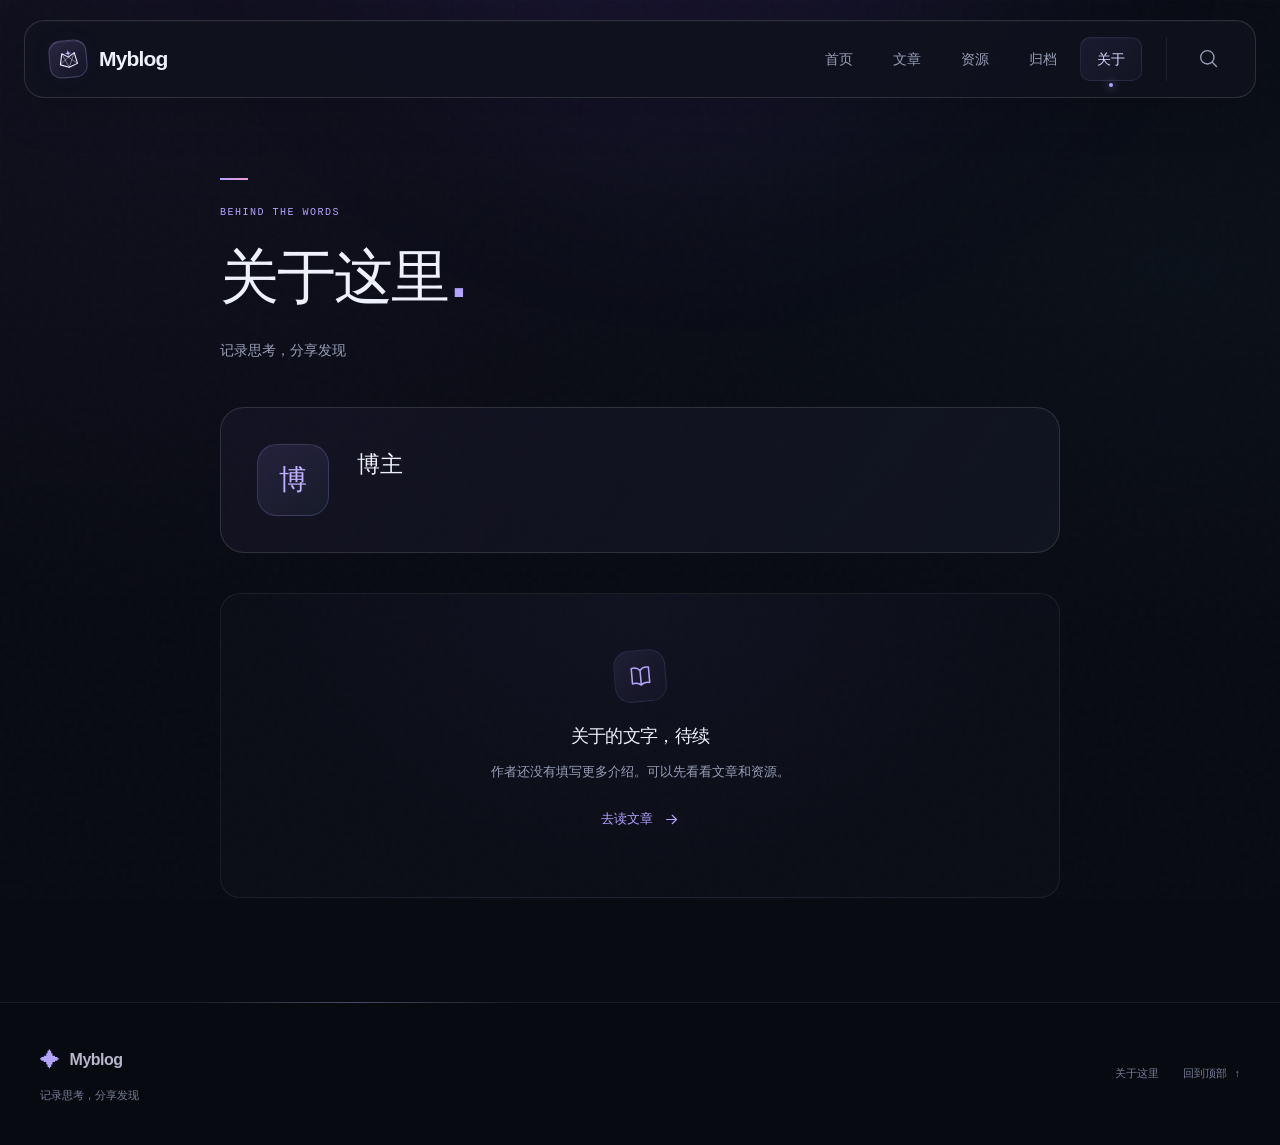
==== about/index.html @ 8621783c "Publish Myblog static website" ====
<!DOCTYPE html><html  lang="zh-CN"><head><meta charset="utf-8"><meta name="viewport" content="width=device-width, initial-scale=1"><title>关于 · Myblog</title><script type="importmap">{"imports":{"#entry":"/_nuxt/Ch22bg_2.js"}}</script><link rel="stylesheet" href="/_nuxt/entry.2iYtGgqb.css" crossorigin><link rel="preload" as="fetch" crossorigin="anonymous" href="/about/_payload.json?383586d9-5dfe-4ea2-9f90-bac0103b3c31"><link rel="modulepreload" as="script" crossorigin href="/_nuxt/Ch22bg_2.js"><link rel="modulepreload" as="script" crossorigin href="/_nuxt/BviMxqZT.js"><link rel="modulepreload" as="script" crossorigin href="/_nuxt/BA_3eGMr.js"><link rel="modulepreload" as="script" crossorigin href="/_nuxt/DVaomRaX.js"><link rel="modulepreload" as="script" crossorigin href="/_nuxt/DbgGZih4.js"><link rel="modulepreload" as="script" crossorigin href="/_nuxt/DhvZyEZv.js"><link rel="modulepreload" as="script" crossorigin href="/_nuxt/Bj9Cneb1.js"><link rel="modulepreload" as="script" crossorigin href="/_nuxt/CAPX4fuY.js"><script type="module" src="/_nuxt/Ch22bg_2.js" crossorigin></script><meta name="theme-color" content="#090b13"><link rel="icon" type="image/svg+xml" href="/favicon.svg"><meta name="description" content="关于这个博客和作者。"><meta property="og:title" content="关于 · Myblog"><meta property="og:description" content="关于这个博客和作者。"><meta property="og:type" content="website"><meta property="og:url" content="https://ljk00000.github.io/about"><meta property="og:site_name" content="Myblog"><meta property="og:locale" content="zh_CN"><meta name="twitter:card" content="summary"><meta name="robots" content="index, follow"><link rel="canonical" href="https://ljk00000.github.io/about"></head><body><div id="__nuxt"><!--[--><div class="nuxt-loading-indicator" style="position:fixed;top:0;right:0;left:0;pointer-events:none;width:auto;height:2px;opacity:0;background:linear-gradient(90deg, #a995ff, #f29cce, #83dceb);background-size:0% auto;transform:scaleX(0%);transform-origin:left;transition:transform 0.1s, height 0.4s, opacity 0.4s;z-index:999999;"></div><div></div><div class="site-shell"><div class="ambient-canvas" aria-hidden="true"><div class="ambient-glow"></div></div><a class="skip-link" href="#main-content">跳转到正文</a><header class="site-header"><div class="container header-inner"><a href="/" class="brand" aria-label="返回首页"><span class="brand-mark" aria-hidden="true"><svg class="brand-symbol" viewBox="0 0 32 32" fill="none"><path d="m5 22 3-14 8 5 8-5 3 14-11 4Z" stroke="currentColor" stroke-width="1.4" stroke-linejoin="round"></path><path d="m8 8 8 18 8-18M5 22l11-9 11 9" stroke="currentColor" stroke-width="1.2" opacity=".45"></path><path d="m16 4 1 3 3 1-3 1-1 3-1-3-3-1 3-1Z" fill="#c8b5ff"></path></svg></span><span class="brand-name">Myblog</span></a><div class="header-actions"><nav class="desktop-nav" aria-label="主导航"><!--[--><a href="/" class="">首页</a><a href="/articles" class="">文章</a><a href="/resources" class="">资源</a><a href="/archives" class="">归档</a><a aria-current="page" href="/about" class="router-link-active router-link-exact-active current">关于</a><!--]--></nav><div class="header-search"><a href="/search" class="icon-button" aria-label="搜索文章和资源"><svg class="icon" viewbox="0 0 24 24" fill="none" stroke="currentColor" stroke-width="1.6" stroke-linecap="round" stroke-linejoin="round" aria-hidden="true"><path d="m21 21-5-5M18 10a8 8 0 1 1-16 0 8 8 0 0 1 16 0Z"></path></svg></a></div><button class="icon-button mobile-toggle" type="button" aria-expanded="false" aria-controls="mobile-nav" aria-label="展开导航"><svg class="icon" viewbox="0 0 24 24" fill="none" stroke="currentColor" stroke-width="1.6" stroke-linecap="round" stroke-linejoin="round" aria-hidden="true"><path d="M4 6h16M4 12h16M4 18h16"></path></svg></button></div></div><!----></header><!----><main id="main-content" class="container main-content" tabindex="-1"><!--[--><div class="narrow-page about-page"><header class="page-heading"><p class="eyebrow">BEHIND THE WORDS</p><h1>关于这里<span class="title-dot">.</span></h1><p>记录思考，分享发现</p></header><div class="author-card reveal"><span class="avatar author-monogram" aria-hidden="true">博</span><div><p class="author-name">博主</p><!----><!----></div></div><div class="content-state state-empty" role="status" aria-busy="false"><span class="state-icon" aria-hidden="true"><svg class="icon" viewbox="0 0 24 24" fill="none" stroke="currentColor" stroke-width="1.6" stroke-linecap="round" stroke-linejoin="round" aria-hidden="true"><path d="M12 6v15M3 3c4-1 7 0 9 3 2-3 5-4 9-3v16c-4-1-7 0-9 2-2-2-5-3-9-2Z"></path></svg></span><h3>关于的文字，待续</h3><p>作者还没有填写更多介绍。可以先看看文章和资源。</p><!----><!--[--><a href="/articles" class="text-link">去读文章 <svg class="icon" viewbox="0 0 24 24" fill="none" stroke="currentColor" stroke-width="1.6" stroke-linecap="round" stroke-linejoin="round" aria-hidden="true"><path d="M5 12h14m-6-6 6 6-6 6"></path></svg></a><!--]--></div></div><!--]--></main><footer class="site-footer"><div class="container footer-inner"><div><a href="/" class="footer-title"><span class="footer-star" aria-hidden="true">✦</span>Myblog</a><p>记录思考，分享发现</p></div><nav aria-label="页脚导航" class="footer-links"><!----><!----><a aria-current="page" href="/about" class="router-link-active router-link-exact-active">关于这里</a><a href="#main-content">回到顶部 <span aria-hidden="true">↑</span></a></nav></div></footer></div><!--]--></div><div id="teleports"></div><script>window.__NUXT__={};window.__NUXT__.config={public:{pagesExport:true},app:{baseURL:"/",buildId:"383586d9-5dfe-4ea2-9f90-bac0103b3c31",buildAssetsDir:"/_nuxt/",cdnURL:""}}</script><script type="application/json" data-nuxt-data="nuxt-app" data-ssr="true" id="__NUXT_DATA__" data-src="/about/_payload.json?383586d9-5dfe-4ea2-9f90-bac0103b3c31">[{"state":1,"once":3,"_errors":4,"serverRendered":6,"path":7,"prerenderedAt":8},["Reactive",2],{},["Set"],["ShallowReactive",5],{"blog-site":-1},true,"\u002Fabout",1794754245460]</script></body></html>
---- _nuxt/entry.2iYtGgqb.css ----
@layer reset{*,:after,:before{box-sizing:border-box}body,h1,h2,h3,p{margin:0}button,input{font:inherit}a,button{-webkit-tap-highlight-color:transparent}img,svg{max-width:100%;display:block}a{color:inherit;text-decoration:none}button{cursor:pointer}}@layer base{:root{--bg:#090b13;--surface:#111421;--surface-raised:#171a2b;--ink:#eef0fa;--muted:#999fb8;--accent:#b4a2ff;--accent-hover:#d4c8ff;--cyan:#83dceb;--rose:#f29cce;--tint:#a995ff12;--border:#ffffff12;--border-strong:#ffffff21;--danger:#ffa9b3;--radius:20px;--ease:cubic-bezier(.2,.8,.2,1);--spring:cubic-bezier(.16,1,.3,1);--mono:"SFMono-Regular", Consolas, "Liberation Mono", monospace;--lightningcss-light: ;--lightningcss-dark:initial;color-scheme:dark;color:var(--ink);background:var(--bg);font-synthesis:none;font-family:-apple-system,BlinkMacSystemFont,Segoe UI,PingFang SC,Microsoft YaHei,sans-serif}html{scroll-behavior:smooth;scroll-padding-top:128px}body{overflow-wrap:anywhere;font-size:16px;line-height:1.75}::selection{color:#fff;background:#a995ff50}:focus-visible{outline:2px solid var(--cyan);outline-offset:5px;border-radius:4px}#main-content:focus{outline:none}a,button{transition:color .16s var(--ease),background-color .16s var(--ease),border-color .16s var(--ease),transform .24s var(--spring),box-shadow .24s var(--ease)}a:hover{color:var(--accent-hover)}.disabled,button:disabled{opacity:.46;cursor:default}h1,h2,h3{letter-spacing:-.035em;text-wrap:pretty;font-weight:650;line-height:1.4}h1{font-size:clamp(36px,4.6vw,60px)}h2{font-size:clamp(24px,2.5vw,32px)}h3{font-size:21px}input{border:1px solid var(--border-strong);background:var(--surface);min-width:0;color:var(--ink);border-radius:12px}input::placeholder{color:#7d849e}input[type=search]{appearance:none}.sr-only{clip:rect(0,0,0,0);white-space:nowrap;border:0;width:1px;height:1px;margin:-1px;padding:0;position:absolute;overflow:hidden}.muted{color:var(--muted)}}@layer components{.container{width:min(1200px,100% - 80px);min-width:0;margin-inline:auto}.site-shell{isolation:isolate;flex-direction:column;min-height:100dvh;display:flex}.ambient-canvas{pointer-events:none;z-index:-1;contain:strict;background-image:radial-gradient(at 12% 0,#6241ab16,#0000 48%),radial-gradient(at 92% 30%,#1b577710,#0000 42%);position:fixed;inset:0}.ambient-canvas:before{content:"";opacity:.12;background-image:url(data:image/svg+xml;charset=utf-8,%3Csvg%20xmlns%3D%22http%3A%2F%2Fwww.w3.org%2F2000%2Fsvg%22%20viewBox%3D%220%200%20180%20180%22%3E%3Cfilter%20id%3D%22a%22%3E%3CfeTurbulence%20baseFrequency%3D%22.85%22%20numOctaves%3D%223%22%20stitchTiles%3D%22stitch%22%20type%3D%22fractalNoise%22%2F%3E%3C%2Ffilter%3E%3Crect%20width%3D%22100%25%22%20height%3D%22100%25%22%20filter%3D%22url\(%23a\)%22%20opacity%3D%22.16%22%2F%3E%3C%2Fsvg%3E);position:absolute;inset:0}.ambient-canvas:after{content:"";background-image:linear-gradient(#b8a7ff04 1px,#0000 0),linear-gradient(90deg,#b8a7ff04 1px,#0000 0);background-size:64px 64px;position:absolute;inset:0;-webkit-mask-image:linear-gradient(#000,#0000 80%);mask-image:linear-gradient(#000,#0000 80%)}.ambient-glow{filter:blur(100px);background:#8052ed18;border-radius:50%;width:60vw;height:60vw;max-height:900px;position:absolute;top:-48vw;left:25%}.main-content{flex:1;padding-bottom:104px}.skip-link{z-index:100;background:var(--ink);color:var(--bg);border-radius:12px;padding:12px 20px;position:fixed;top:-100px;left:24px}.skip-link:focus{color:var(--bg);top:20px}.site-header{z-index:30;border:1px solid var(--border-strong);-webkit-backdrop-filter:blur(24px);backdrop-filter:blur(24px);background:#10121ed9;border-radius:20px;width:min(1264px,100% - 48px);margin:20px auto 0;position:sticky;top:16px;box-shadow:0 12px 48px #00000024,inset 0 1px #ffffff06}.header-inner{justify-content:space-between;align-items:center;gap:24px;width:calc(100% - 48px);min-height:76px;display:flex}.brand{letter-spacing:-.04em;align-items:center;gap:12px;min-width:0;font-size:21px;font-weight:720;line-height:1.4;display:inline-flex}.brand-name{min-width:0;max-width:260px}.brand-mark{color:#f1eaff;background:linear-gradient(145deg,#a589eb2e,#8182f00b);border:1px solid #c0abff45;border-radius:12px;flex:0 0 38px;place-items:center;width:38px;height:38px;display:grid;transform:rotate(-5deg);box-shadow:inset 0 1px #ffffff16,0 0 24px #9b71ff0b}.brand-symbol{width:25px;height:25px}.icon{flex:none;width:20px;height:20px}.desktop-nav,.header-actions{flex-shrink:0;align-items:center;gap:24px;display:flex}.desktop-nav{gap:6px}.desktop-nav a{color:var(--muted);border:1px solid #0000;border-radius:10px;padding:9px 16px;font-size:14px;position:relative}.desktop-nav a:hover{color:var(--ink);background:#ffffff05}.desktop-nav a.current{color:#ddd5ff;background:linear-gradient(135deg,#9c83f219,#9c83f208);border-color:#b4a2ff1c;box-shadow:inset 0 1px #ffffff06}.desktop-nav a.current:after{content:"";background:var(--accent);width:4px;height:4px;box-shadow:0 0 10px var(--accent);border-radius:50%;position:absolute;bottom:-7px;left:calc(50% - 2px)}.header-search{border-left:1px solid var(--border);padding-left:20px;display:flex}.icon-button{width:44px;height:44px;color:var(--muted);background:0 0;border:1px solid #0000;border-radius:12px;flex-shrink:0;justify-content:center;align-items:center;display:inline-flex}.icon-button.current,.icon-button:hover{background:var(--tint);color:var(--accent);border-color:#b4a2ff20}.button:active,.icon-button:active{transform:translateY(1px)scale(.98)}.mobile-nav,.mobile-toggle{display:none}.button{isolation:isolate;color:#181328;text-align:center;background:linear-gradient(115deg,#b79bf6,#aaa3ff 58%,#9eb7f0);border:1px solid #c6b4ff66;border-radius:12px;justify-content:center;align-items:center;gap:16px;max-width:100%;min-height:50px;padding:14px 24px;font-size:14px;font-weight:650;line-height:1.5;display:inline-flex;position:relative;box-shadow:inset 0 1px #ffffff4d,0 4px 24px #9d7aff17}.button:before{content:"";pointer-events:none;border-radius:inherit;transition:background-position .62s var(--ease);background:linear-gradient(105deg,#0000 25%,#ffffff36 50%,#0000 75%) 140% 0/250% 100%;position:absolute;inset:0}.button:hover:not(:disabled){color:#100c20;border-color:#d9ccff;transform:translateY(-2px);box-shadow:0 8px 36px #9d7aff30}.button:hover:before{background-position:-40% 0}.button .icon,.text-link .icon{transition:transform .24s var(--spring)}.button:hover .icon,.text-link:hover .icon{transform:translate(3px)}.button-secondary{color:#d3cbe9;border-color:var(--border-strong);background:#ffffff03;box-shadow:inset 0 1px #ffffff03}.button-secondary:hover:not(:disabled){color:var(--ink);background:#a995ff0b;border-color:#b4a2ff66;box-shadow:0 8px 24px #00000018}.text-link{color:var(--accent);align-items:center;gap:10px;padding-block:10px;font-size:13px;font-weight:550;display:inline-flex}.text-link:hover{color:var(--accent-hover)}.text-link .icon{width:17px;height:17px}.text-button{color:var(--accent);text-underline-offset:4px;background:0 0;border:0;padding:8px;text-decoration:underline}.eyebrow{font-family:var(--mono);letter-spacing:.15em;color:var(--muted);font-size:10px;font-weight:500;line-height:1.8}.home-intro{grid-template-columns:minmax(0,1.1fr) minmax(0,1fr);align-items:center;gap:8px;min-height:620px;padding:68px 0 100px;display:grid;position:relative}.hero-copy{z-index:1;padding-block:24px;position:relative}.hero-kicker{color:#b4b5ce;letter-spacing:.1em;flex-wrap:wrap;align-items:center;gap:10px;margin-bottom:28px;font-size:11px;display:flex}.hero-kicker>span:first-child{background:var(--cyan);border-radius:50%;width:6px;height:6px;box-shadow:0 0 12px #83dceb70}.kicker-divider{color:#62647d;margin-inline:3px}.home-intro h1{letter-spacing:-.06em;color:#e5dfff;background:linear-gradient(115deg,#f1edff 10%,#c1acff 55%,#e8b3d5 95%);-webkit-text-fill-color:transparent;-webkit-background-clip:text;background-clip:text;max-width:8em;padding-bottom:.1em;font-size:clamp(44px,5.1vw,74px);font-weight:720;line-height:1.23}.hero-title-line{display:block}.intro-description{max-width:410px;color:var(--muted);margin-top:24px;font-size:15px;line-height:1.95}.intro-actions{flex-wrap:wrap;gap:14px;margin-top:32px}.hero-footnote,.intro-actions{align-items:center;display:flex}.hero-footnote{color:#737b97;letter-spacing:.1em;gap:12px;margin-top:36px;font-size:11px}.tiny-star{color:var(--accent);font-size:17px}.hero-scroll{color:#8d92ab;letter-spacing:.16em;align-items:center;gap:20px;font-size:10px;display:inline-flex;position:absolute;bottom:32px;left:0}.hero-scroll>span:last-child{color:var(--accent);font-size:18px}.aurora-scene{aspect-ratio:1.12;pointer-events:none;min-width:0;transform:translate3d(var(--scene-x,0),var(--scene-y,0),0);transition:transform .7s var(--spring);position:relative}.scene-halo{aspect-ratio:1;filter:blur(65px);opacity:.5;border-radius:50%;width:60%;position:absolute}.scene-halo-violet{background:#7751c53d;top:13%;left:8%}.scene-halo-blue{background:#395c8a24;width:48%;top:27%;right:8%}.book-universe{width:100%;height:100%;position:relative}.book-float{transform-origin:280px 270px}.scene-caption,.scene-coordinate{font-family:var(--mono);color:#7f799b;letter-spacing:.2em;font-size:8px;position:absolute}.scene-caption{white-space:nowrap;bottom:3%;left:50%;transform:translate(-50%)}.scene-coordinate{writing-mode:vertical-rl;opacity:.6;font-size:7px;top:8%;right:2%}.home-section{scroll-margin-top:128px}.home-section+.home-section{margin-top:72px}.section-heading{justify-content:space-between;align-items:end;gap:24px;margin-bottom:28px;display:flex}.section-heading .eyebrow{margin-bottom:10px}.section-index{color:var(--accent);margin-right:12px}.section-heading>.text-link{flex-shrink:0;padding-bottom:4px}.title-dot{color:var(--accent);margin-left:3px}.home-empty{border:1px solid var(--border);background:linear-gradient(110deg,#1a183050,#11142170 60%,#17152655);border-radius:24px;align-items:center;gap:48px;padding:44px 48px;display:flex;position:relative}.home-empty-copy{min-width:0;position:relative}.home-empty-copy>.eyebrow{color:#86849e;margin-bottom:12px;font-size:9px}.home-empty-copy h3{font-size:23px;font-weight:550}.home-empty-copy>p:not(.eyebrow){color:var(--muted);margin-top:12px;font-size:13px}.home-empty-copy .text-link{margin-top:12px}.empty-manuscript{background:linear-gradient(150deg,#a995ff12,#a995ff00);border:1px solid #a995ff33;border-radius:10px;flex:0 0 124px;width:124px;height:140px;padding:30px 20px;position:relative;transform:rotate(-8deg);box-shadow:8px 8px 0 -1px #111421,8px 8px #a995ff18}.empty-manuscript span{background:#b4a2ff30;height:1px;margin-bottom:13px;display:block}.empty-manuscript span:nth-child(2){width:80%}.empty-manuscript span:nth-child(3){width:56%}.empty-manuscript i{color:#c5b3ff;font-size:26px;font-style:normal;position:absolute;bottom:10px;right:14px}.empty-side-note{font-family:var(--mono);color:#65617e;letter-spacing:.2em;writing-mode:vertical-rl;margin-left:auto;font-size:8px}.resource-empty{border-top:1px solid var(--border);border-bottom:1px solid var(--border);align-items:center;gap:28px;padding:32px 0;display:flex}.resource-empty-symbol{color:var(--cyan);flex:0 0 64px;width:64px;font-size:42px;font-weight:200;line-height:1}.resource-empty>div{flex:1;min-width:0}.resource-empty h3{font-size:19px;font-weight:550}.resource-empty p{color:var(--muted);margin-top:8px;font-size:13px}.resource-empty .button{flex-shrink:0}.archive-invitation{grid-template-columns:minmax(0,1fr) auto;align-items:center;gap:12px 32px;margin-top:88px;padding:40px 0 8px;display:grid}.archive-invitation>.eyebrow{color:#706b86;grid-column:1/-1;font-size:9px}.archive-invitation>span:nth-child(2){letter-spacing:-.04em;font-size:clamp(22px,3vw,36px);font-weight:500}.archive-invitation>span:nth-child(2)>span{color:var(--accent);transition:transform .24s var(--spring);margin-left:16px;display:inline-block}.archive-invitation:hover>span:nth-child(2)>span{transform:translate(4px,-4px)}.invitation-caption{color:var(--muted);font-size:12px}.article-list{gap:16px;display:grid}.article-card{border:1px solid var(--border);border-radius:var(--radius);min-width:0;transition:transform .32s var(--spring),border-color .24s var(--ease),box-shadow .32s var(--ease);background:linear-gradient(135deg,#17192799,#111421b3);align-items:center;gap:32px;padding:32px;display:flex;position:relative}.spotlight:before{content:"";border-radius:inherit;pointer-events:none;background:radial-gradient(420px circle at var(--pointer-x,50%) var(--pointer-y,0),#b4a2ff0d,transparent 70%);opacity:0;transition:opacity .24s var(--ease);position:absolute;inset:0}.spotlight:hover:before{opacity:1}.article-card:hover,.resource-card:hover{background:linear-gradient(135deg,#191b2c,#111421) padding-box padding-box,linear-gradient(120deg,#b4a2ff80,#83dceb45,#f29cce50) border-box;border-color:#0000;transform:translateY(-4px);box-shadow:0 12px 40px #00000026}.card-body{flex:1;min-width:0;position:relative}.card-meta{color:var(--muted);flex-wrap:wrap;align-items:center;gap:12px;margin-bottom:14px;font-size:11px;display:flex}.category-label{color:var(--accent);font-size:11px;font-weight:550}.badge{letter-spacing:.05em;color:#c7b9fa;background:#aa8af013;border:1px solid #aa8af020;border-radius:5px;padding:1px 7px;font-size:9px;font-weight:500}.card-summary{color:var(--muted);margin-top:14px;font-size:13px;line-height:1.9}.card-bottom{justify-content:space-between;align-items:center;gap:16px;margin-top:24px;display:flex}.tag-list{color:#888fa9;flex-wrap:wrap;gap:6px 14px;min-width:0;font-size:11px;display:flex}.tag-list a{padding-block:3px}.reading-time{color:var(--muted);flex-shrink:0;font-size:11px}.card-cover{border-radius:12px;flex:0 0 208px;width:208px;position:relative}.card-cover img{-o-object-fit:cover;object-fit:cover;border-radius:inherit;background:var(--surface-raised);width:100%;height:152px}.card-arrow{color:#77718f;border:1px solid var(--border);border-radius:50%;flex-shrink:0;place-items:center;width:36px;height:36px;margin-left:auto;display:grid}.card-arrow .icon{width:15px}.article-card:hover .card-arrow{color:var(--accent);border-color:#b4a2ff50;transform:rotate(-35deg)}.home-articles{grid-template-columns:repeat(2,minmax(0,1fr))}.home-articles .article-card{flex-direction:column-reverse;align-items:stretch;gap:24px}.home-articles .card-cover{flex-basis:auto;width:100%}.home-articles .card-cover img{height:216px}.home-articles .card-body{flex-direction:column;display:flex}.home-articles .card-bottom{margin-top:auto;padding-top:24px}.home-articles .card-arrow{position:absolute;top:28px;right:28px}.home-articles .article-card:has(.card-cover) .card-arrow{display:none}.home-articles .article-card:not(:has(.card-cover)){min-height:270px;padding-top:40px}.home-articles .article-card:not(:has(.card-cover)) .card-meta{padding-right:40px}.resource-grid{grid-template-columns:repeat(3,minmax(0,1fr));align-items:stretch;gap:20px;display:grid}.resource-card{border:1px solid var(--border);border-radius:var(--radius);min-width:0;transition:transform .32s var(--spring),border-color .24s var(--ease),box-shadow .32s var(--ease);background:linear-gradient(145deg,#191a2a99,#111421cc)}.resource-card,.resource-card-inner{flex-direction:column;display:flex;position:relative}.resource-card-inner{flex:1;padding:28px}.resource-cover{-o-object-fit:cover;object-fit:cover;background:var(--surface-raised);border-radius:19px 19px 0 0;width:100%;height:180px}.resource-top{flex-wrap:wrap;align-items:center;gap:10px;margin-bottom:28px;display:flex}.resource-top .eyebrow{letter-spacing:.08em;font-size:10px}.resource-icon{color:#b0c7f4;background:linear-gradient(135deg,#8cc9df17,#b4a2ff0b);border:1px solid #9bb5e322;border-radius:12px;place-items:center;width:40px;height:40px;display:grid}.resource-card h3{font-size:19px}.resource-card .card-summary{margin-bottom:24px}.resource-bottom{border-top:1px solid var(--border);flex-wrap:wrap;justify-content:space-between;align-items:center;gap:16px;margin-top:auto;padding-top:24px;display:flex}.resource-bottom .text-link{margin-left:auto;padding-block:0;font-size:12px}.page-heading{padding:80px 0 44px;position:relative}.page-heading:before{content:"";background:linear-gradient(90deg,var(--accent),var(--rose));width:28px;height:2px;margin-bottom:24px;display:block}.page-heading .eyebrow{color:var(--accent);margin-bottom:14px}.page-heading>p:last-child:not(.eyebrow){color:var(--muted);max-width:600px;margin-top:20px;font-size:14px}.filter-panel{border:1px solid var(--border);border-radius:var(--radius);background:#141624a6;padding:24px 28px}.filter-top{justify-content:space-between;align-items:center;gap:24px;display:flex}.filter-top>.eyebrow{color:#b1abc6;letter-spacing:.12em}.inline-search{border:1px solid var(--border-strong);background:#090b1340;border-radius:10px;align-items:center;width:min(320px,100%);display:flex}.inline-search:focus-within,.search-form:focus-within{border-color:#b4a2ff80;box-shadow:0 0 0 3px #a995ff0a}.inline-search input{background:0 0;border:0;width:100%;padding:10px 14px;font-size:12px}.inline-search .icon-button{width:40px;height:40px}.filter-row{align-items:baseline;gap:16px;margin-top:20px;display:flex}.filter-label{color:#7c829c;flex:0 0 32px;font-size:11px}.chips{flex-wrap:wrap;gap:6px;min-width:0;display:flex}.chip{color:var(--muted);border:1px solid #0000;border-radius:8px;padding:7px 15px;font-size:12px;line-height:1.7;display:inline-flex}.chip:hover{color:var(--ink);background:#ffffff05}.chip.selected{color:#cebdff;background:linear-gradient(125deg,#a995ff1a,#a995ff09);border-color:#a995ff33}.clear-filter{color:var(--accent);margin-top:16px;padding:5px 0;font-size:12px;display:inline-block}.results-section{margin-top:32px;scroll-margin-top:128px}.results-heading{color:#858ba5;justify-content:space-between;gap:24px;margin-bottom:20px;font-size:11px;display:flex}.content-state{border:1px solid var(--border);border-radius:var(--radius);text-align:center;background:radial-gradient(at 50% 0,#9c7df00b,#0000 65%),#11142160;padding:56px 32px;position:relative}.state-icon{color:var(--accent);background:linear-gradient(135deg,#a995ff19,#a995ff06);border:1px solid #a995ff20;border-radius:16px;place-items:center;width:52px;height:52px;margin:0 auto 22px;display:grid;transform:rotate(-5deg)}.state-icon .icon{width:23px;height:23px}.content-state h3{font-size:18px;font-weight:550}.content-state p{color:var(--muted);max-width:480px;margin:12px auto 20px;font-size:13px}.content-state>.text-link{padding-top:0}.state-error .state-icon{color:var(--danger);background:#ffa9b30c;border-color:#ffa9b325}.state-loading .state-icon{position:relative}.state-loading .state-icon:after{content:"";border:1px solid #0000;border-top-color:#b4a2ff80;border-radius:20px;position:absolute;inset:-5px}.site-notice{color:#dfc59c;background:#c59a570b;border:1px solid #c59a5726;border-radius:12px;gap:12px;margin-top:24px;padding:10px 20px}.pagination,.site-notice{justify-content:space-between;align-items:center;font-size:12px;display:flex}.pagination{gap:16px;margin-top:40px}.page-numbers{flex-wrap:wrap;justify-content:center;align-items:center;gap:6px;display:flex}.page-numbers a{border:1px solid #0000;border-radius:10px;place-items:center;min-width:40px;min-height:40px;display:grid}.page-numbers a:hover{background:var(--tint)}.page-numbers .selected{color:var(--accent);background:var(--tint);border-color:#a995ff33}.page-step{border:1px solid var(--border);border-radius:10px;flex-shrink:0;padding:10px 14px}.page-step:not(.disabled):hover{border-color:#a995ff50}.narrow-page{max-width:840px;margin-inline:auto}.archive-timeline{margin-top:8px}.archive-year{grid-template-columns:128px minmax(0,1fr);gap:32px;padding-block:28px;display:grid}.archive-year h2{font-family:var(--mono);color:#c8b9f5;padding-top:8px;font-size:32px;font-weight:400}.archive-year h2>span{color:var(--muted);margin-left:8px;font-family:inherit;font-size:11px;font-weight:400}.archive-year ul{border-left:1px solid #a995ff26;margin:0;padding:0 0 0 28px;list-style:none;position:relative}.archive-year ul:before{content:"";background:var(--accent);border-radius:50%;width:7px;height:7px;position:absolute;top:27px;left:-4px;box-shadow:0 0 16px #b4a2ff33}.archive-year li+li{border-top:1px solid var(--border)}.archive-year li a{justify-content:space-between;align-items:center;gap:16px;min-height:68px;padding-block:16px;font-size:15px;display:flex}.archive-count{color:var(--muted);align-items:center;gap:20px;font-size:11px;display:flex}.archive-count .icon{width:16px}.author-card{border:1px solid var(--border-strong);background:linear-gradient(120deg,#211d365e,#111421);border-radius:24px;align-items:start;gap:28px;margin-bottom:40px;padding:36px;display:flex}.author-card>div{min-width:0}.avatar{-o-object-fit:cover;object-fit:cover;border:1px solid #b4a2ff33;border-radius:20px;flex:0 0 72px;width:72px;height:72px}.author-monogram{color:#c1b0ff;background:linear-gradient(145deg,#a995ff1f,#83dceb0b);place-items:center;font-size:28px;font-weight:300;display:grid}.author-name{margin-bottom:10px;font-size:23px;font-weight:600}.author-card .muted{font-size:14px}.author-links{flex-wrap:wrap;gap:24px;margin-top:16px;display:flex}.about-page>.content-body{padding:8px 8px 0}.search-form{border:1px solid var(--border-strong);transition:border-color .18s var(--ease),box-shadow .18s var(--ease);background:linear-gradient(120deg,#1a1828,#111421);border-radius:18px;align-items:center;gap:20px;margin-bottom:32px;padding:12px;display:flex}.search-form>.icon{color:var(--accent);width:24px;height:24px;margin-left:12px}.search-form input{background:0 0;border:0;flex:1;width:100%;min-width:0;padding:14px 4px}.search-form .button{flex-shrink:0}.search-summary{color:var(--muted);margin:32px 0;font-size:14px}.search-results section+section{margin-top:64px}.count-label{vertical-align:middle;min-width:28px;min-height:24px;font-family:var(--mono);color:var(--accent);background:var(--tint);border:1px solid #a995ff20;border-radius:6px;justify-content:center;align-items:center;margin-left:12px;font-size:11px;font-weight:400;display:inline-flex}.breadcrumbs{color:var(--muted);flex-wrap:wrap;gap:12px;margin-top:40px;font-size:11px;display:flex}.breadcrumbs>span{color:#575c75}.detail-page{padding-top:4px}.detail-heading{max-width:900px;margin:48px 0}.detail-heading h1{margin-block:20px 24px;font-size:clamp(32px,4vw,52px);line-height:1.45}.detail-summary{color:#a8aec5;max-width:740px;font-size:17px;line-height:1.95}.detail-meta{color:#9298b0;flex-wrap:wrap;gap:24px;margin-top:28px;font-size:11px;display:flex}.detail-heading .tag-list{margin-top:20px}.detail-heading .tag-list a{background:#a995ff09;border:1px solid #a995ff15;border-radius:6px;padding:3px 10px}.detail-cover{-o-object-fit:contain;object-fit:contain;background:var(--surface);border:1px solid var(--border);border-radius:var(--radius);width:100%;height:auto;max-height:560px;margin-bottom:48px}.reading-layout{border-top:1px solid var(--border-strong);grid-template-columns:minmax(0,740px);gap:64px;padding-top:24px;display:grid}.reading-layout.has-toc{grid-template-columns:minmax(0,1fr) 220px}.reading-column{grid-area:1/1;min-width:0;max-width:790px;padding-top:20px}.reading-column .content-body{max-width:740px}.toc{border-left:1px solid var(--border);grid-area:1/2;align-self:start;min-width:0;max-height:calc(100dvh - 152px);padding:20px 0 0 24px;position:sticky;top:128px;overflow-y:auto}.toc summary{cursor:pointer;color:#c0b3e6;margin-bottom:20px;padding-block:4px;font-size:12px;font-weight:550}.toc nav{display:grid}.toc nav a{color:#8990aa;border-left:1px solid #0000;padding-block:8px;font-size:11px;line-height:1.7}.toc nav a.active,.toc nav a:hover{color:var(--accent);background:#a995ff07;border-left-color:#a995ff66}.resource-destination{border-radius:var(--radius);background:linear-gradient(110deg,#a995ff12,#83dceb06);border:1px solid #a995ff26;justify-content:space-between;align-items:center;gap:32px;margin-bottom:40px;padding:28px 32px;display:flex}.resource-destination>div{min-width:0}.resource-destination .eyebrow{color:var(--accent)}.resource-destination .button{flex-shrink:0}.destination-url{font-family:var(--mono);color:#9da7c5;word-break:break-all;margin-top:10px;font-size:12px}.content-body{min-width:0}.prose{color:#ced1e2;overflow-wrap:anywhere;font-size:17px;line-height:2}.prose>:first-child{margin-top:0}.prose blockquote,.prose figure,.prose ol,.prose p,.prose pre,.prose table,.prose ul{margin-block:0 28px}.prose :is(h1,h2,h3,h4,h5,h6){color:var(--ink);letter-spacing:-.025em;margin:48px 0 22px;scroll-margin-top:128px;line-height:1.6}.prose h1{font-size:32px}.prose h2{border-bottom:1px solid var(--border);padding-bottom:12px;font-size:26px}.prose h3{font-size:22px}.prose :is(h4,h5,h6){font-size:18px}.prose a{color:#bdadff;text-underline-offset:5px;-webkit-text-decoration:underline #bdadff60;text-decoration:underline #bdadff60}.prose a:hover{color:#d9cfff;text-decoration-color:currentColor}.prose strong{color:#f1ecff;font-weight:650}.prose blockquote{color:#ada8c7;background:linear-gradient(90deg,#a995ff0c,#a995ff03);border-left:2px solid #b4a2ff90;border-radius:0 12px 12px 0;padding:20px 28px}.prose blockquote>:last-child{margin-bottom:0}.prose img{border:1px solid var(--border);border-radius:12px;max-width:100%;height:auto;margin:32px auto;display:block}.prose figure{margin-inline:0}.prose figcaption{color:var(--muted);text-align:center;font-size:12px}.prose code{font-family:var(--mono);color:#c5b6ff;overflow-wrap:anywhere;background:#b4a2ff12;border:1px solid #b4a2ff0c;border-radius:5px;padding:2px 6px;font-size:.83em}.prose pre{color:#cbd3eb;tab-size:2;scrollbar-color:#514766 transparent;background:#0c0e19;border:1px solid #b4a2ff20;border-radius:16px;min-width:0;max-width:100%;padding:60px 24px 24px;font-size:13px;line-height:1.85;position:relative;overflow-x:auto}.prose pre:before{content:"CODE";font-family:var(--mono);letter-spacing:.15em;color:#74708c;font-size:9px;position:absolute;top:18px;left:24px}.prose pre code{color:inherit;font-size:inherit;overflow-wrap:normal;white-space:pre;background:0 0;border:0;padding:0}.copy-code{color:#b7acd3;background:#1c192d;border:1px solid #b4a2ff26;border-radius:8px;min-height:34px;padding:7px 12px;font-size:10px;position:absolute;top:10px;right:12px}.copy-code:hover{color:#fff;background:#2a2342;border-color:#b4a2ff55}.prose table{border-collapse:collapse;width:100%;max-width:100%;font-size:13px;display:block;overflow-x:auto}.prose td,.prose th{border:1px solid var(--border-strong);text-align:left;min-width:96px;padding:14px 18px}.prose th{color:#ddd5f6;background:#a995ff0a;font-weight:600}.prose hr{border:0;border-top:1px solid var(--border-strong);margin-block:44px}.prose li{margin-bottom:8px;padding-left:4px}.prose li::marker{color:#a995ff80}.article-end{border-top:1px solid var(--border);text-align:center;color:var(--muted);margin-top:72px;padding-top:32px;font-size:12px}.article-end>span{color:var(--accent)}.article-end>p{letter-spacing:.2em;margin:8px 0 16px}.reading-progress{z-index:60;pointer-events:none;transform-origin:0;background:linear-gradient(90deg,#9984ea,#e4a6d4,#83dceb);width:100%;height:2px;position:fixed;top:0;left:0}.site-footer{border-top:1px solid var(--border);background:#080a1180;position:relative}.site-footer:before{content:"";background:linear-gradient(90deg,#0000,#b4a2ff55,#0000);width:25%;height:1px;position:absolute;top:-1px;left:15%}.footer-inner{color:#767e99;justify-content:space-between;align-items:center;gap:32px;padding-block:40px;font-size:11px;display:flex}.footer-title{color:#b8b6cc;letter-spacing:-.03em;align-items:center;gap:10px;font-size:16px;font-weight:650;display:inline-flex}.footer-star{color:#b4a2ff;font-size:20px}.footer-inner p{margin-top:8px}.footer-links{flex-wrap:wrap;flex-shrink:0;gap:12px 24px;display:flex}.footer-links a{align-items:center;gap:8px;padding-block:10px;display:inline-flex}.footer-links .icon{width:12px;height:12px}.error-page{text-align:center;background:radial-gradient(ellipse at 50% 35%,#7350b81f,transparent 55%),var(--bg);place-content:center;min-height:100dvh;padding:56px 24px}.error-orbit,.error-page{display:grid;position:relative}.error-orbit{aspect-ratio:1;color:#c7b4ff;place-items:center;width:min(320px,75vw);margin:0 auto -32px;font-size:68px;font-weight:250}.error-orbit:after,.error-orbit:before{content:"";border:1px solid #a995ff2b;border-radius:50%;position:absolute;inset:20%;transform:rotate(-30deg)scaleY(.5)}.error-orbit:after{border-color:#83dceb1a;inset:10%;transform:rotate(40deg)scaleY(.6)}.error-code{font-family:var(--mono);letter-spacing:.18em;color:var(--accent);margin-bottom:24px;font-size:10px}.error-page h1{max-width:720px;font-size:clamp(28px,4vw,42px)}.error-page p:not(.error-code){color:var(--muted);max-width:480px;margin:20px auto 32px;font-size:14px}.error-actions{flex-wrap:wrap;justify-content:center;gap:16px;display:flex}}@layer motion{@keyframes rise-in{0%{opacity:0;transform:translateY(22px)}to{opacity:1;transform:translateY(0)}}@keyframes book-drift{0%,to{transform:translateY(0)rotate(-2deg)}50%{transform:translateY(-14px)rotate(1deg)}}@keyframes glow-drift{0%,to{opacity:.45;transform:translateZ(0)scale(.95)}50%{opacity:.75;transform:translate(20px,-12px)scale(1.08)}}@keyframes spark-breathe{0%,to{opacity:.4}50%{opacity:1}}@keyframes loading-turn{to{transform:rotate(1turn)}}.aurora-scene,.hero-copy>*,.hero-scroll{animation:rise-in .9s var(--spring) backwards}.hero-copy>:nth-child(2){animation-delay:90ms}.hero-copy>:nth-child(3){animation-delay:.18s}.hero-copy>:nth-child(4){animation-delay:.27s}.hero-copy>:nth-child(5){animation-delay:.36s}.aurora-scene{animation-duration:1.2s;animation-delay:.12s}.hero-scroll{animation-delay:.5s}.book-float{animation:9s ease-in-out infinite book-drift}.scene-halo{animation:13s ease-in-out infinite glow-drift}.scene-halo-blue{animation-delay:-6s}.orbit-sparks,.page-light{animation:5s ease-in-out infinite spark-breathe}.is-revealed{animation:rise-in .8s var(--spring) backwards}.is-revealed:nth-child(3n+2){animation-delay:65ms}.is-revealed:nth-child(3n){animation-delay:.13s}.state-loading .state-icon:after{animation:1.5s cubic-bezier(.45,.05,.55,.95) infinite loading-turn}}@layer responsive{@media (width>=1600px){.home-intro{min-height:680px}}@media (width<=1100px){.container{width:calc(100% - 64px)}.site-header{width:calc(100% - 40px)}.header-inner{width:calc(100% - 32px)}.desktop-nav a{padding-inline:12px}.header-actions{gap:12px}.header-search{padding-left:12px}.brand-name{max-width:190px}.home-intro{min-height:560px;padding-block:56px 88px}.home-intro h1{font-size:58px}.resource-grid{gap:16px}.resource-card-inner{padding:24px}.reading-layout.has-toc{grid-template-columns:minmax(0,1fr) 200px;gap:40px}.card-cover{flex-basis:168px;width:168px}}@media (width<=860px){.desktop-nav a{padding-inline:10px;font-size:13px}.header-inner{gap:12px}.brand{gap:10px;font-size:18px}.brand-name{max-width:150px}.header-actions{gap:6px}.header-search{padding-left:6px}.home-intro{grid-template-columns:minmax(0,1.1fr) minmax(0,1fr);min-height:530px}.home-intro h1{font-size:48px}.intro-description{font-size:14px}.intro-actions{gap:10px}.intro-actions .button{gap:10px;padding-inline:18px}.hero-kicker{gap:8px}.hero-footnote,.hero-kicker{font-size:10px}.scene-caption{font-size:6px}.resource-grid{grid-template-columns:repeat(2,minmax(0,1fr))}.reading-layout.has-toc{grid-template-columns:minmax(0,1fr) 180px;gap:32px}.toc{padding-left:16px}}@media (width<=720px){.container{width:calc(100% - 40px)}.main-content{padding-bottom:72px}.site-header{border-radius:16px;width:calc(100% - 24px);margin-top:12px;top:10px}.header-inner{gap:12px;width:calc(100% - 28px);min-height:66px}.brand{gap:10px;font-size:18px}.brand-name{max-width:none}.brand-mark{border-radius:10px;flex-basis:34px;width:34px;height:34px}.brand-symbol{width:23px;height:23px}.header-actions{gap:0}.header-search{border:0;padding-left:0}.desktop-nav{display:none}.mobile-toggle{display:inline-flex}.mobile-nav{border-top:1px solid var(--border);grid-template-columns:repeat(3,minmax(0,1fr));gap:6px;width:calc(100% - 28px);padding:12px 0 16px;display:grid}.mobile-nav a{text-align:center;color:var(--muted);border:1px solid #0000;border-radius:10px;padding:11px 12px;font-size:13px}.mobile-nav a.current{background:var(--tint);color:var(--accent);border-color:#a995ff26}.home-intro{grid-template-columns:minmax(0,1fr);gap:0;min-height:auto;padding:52px 0 48px}.hero-copy{padding:0}.hero-kicker{margin-bottom:24px;font-size:10px}.home-intro h1{max-width:8em;font-size:clamp(43px,10.5vw,66px)}.intro-description{max-width:410px;margin-top:22px;font-size:14px}.intro-actions{gap:12px;margin-top:28px}.intro-actions .button{padding:13px 20px;font-size:13px}.hero-footnote{margin-top:24px}.aurora-scene{aspect-ratio:1.4;width:min(100%,430px);margin:12px auto 0}.book-universe{-o-object-fit:contain;object-fit:contain}.scene-caption{font-size:7px;bottom:-1%}.scene-coordinate{font-size:6px;top:17%;right:2%}.scene-halo{filter:blur(40px)}.hero-scroll{grid-column:1;justify-self:start;margin-top:32px;font-size:9px;position:static}.home-section+.home-section{margin-top:48px}.section-heading{gap:16px;margin-bottom:24px}.section-heading h2{font-size:24px}.section-heading>.text-link{gap:6px;font-size:11px}.section-heading .eyebrow{font-size:8px}.section-index{margin-right:8px}.home-empty{border-radius:20px;gap:28px;padding:28px}.empty-manuscript{flex-basis:80px;width:80px;height:104px;padding:24px 14px}.empty-manuscript i{font-size:21px}.home-empty-copy h3{font-size:20px}.home-empty-copy>.eyebrow{font-size:8px}.home-empty-copy>p:not(.eyebrow){font-size:12px}.empty-side-note{display:none}.resource-empty{flex-wrap:wrap;gap:16px;padding-block:24px}.resource-empty-symbol{flex-basis:32px;width:32px;font-size:32px}.resource-empty h3{font-size:18px}.resource-empty p{font-size:12px}.resource-empty .button{min-height:44px;margin-left:48px;padding:11px 18px;font-size:12px}.archive-invitation{gap:12px;margin-top:48px}.invitation-caption{font-size:10px}.page-heading{padding:48px 0 32px}.page-heading:before{margin-bottom:20px}.page-heading h1{font-size:40px}.page-heading>p:last-child:not(.eyebrow){font-size:13px}.article-card{align-items:start;gap:20px;padding:24px}.article-card h3{font-size:19px}.card-cover{flex-basis:112px;width:112px;margin-top:30px}.card-cover img{height:100px}.card-bottom{flex-wrap:wrap;gap:8px;margin-top:20px}.card-arrow{display:none}.home-articles{grid-template-columns:minmax(0,1fr)}.home-articles .article-card{gap:20px}.home-articles .card-cover{margin-top:0}.home-articles .article-card:not(:has(.card-cover)){min-height:230px;padding-top:28px}.home-articles .article-card:not(:has(.card-cover)) .card-meta{padding-right:0}.resource-card-inner{padding:24px}.filter-panel{padding:20px}.filter-top{flex-direction:column;align-items:start;gap:16px}.inline-search{width:100%}.filter-row{gap:8px}.chip{padding:7px 12px}.results-heading{gap:12px;font-size:10px}.content-state{padding:40px 24px}.reading-layout,.reading-layout.has-toc{grid-template-columns:minmax(0,1fr);gap:24px}.toc{border:1px solid var(--border);background:#141624;border-radius:14px;grid-area:1/1;max-height:none;margin-top:8px;padding:16px 20px;position:static}.toc summary{margin-bottom:0}.toc details[open] summary{margin-bottom:12px}.reading-column{grid-row:auto;padding-top:8px}.detail-heading{margin-top:32px;margin-bottom:32px}.detail-heading h1{font-size:32px}.detail-summary{font-size:16px}.detail-meta{gap:16px}.prose{font-size:16px}.prose pre{padding-inline:16px}.prose pre:before{left:16px}.prose blockquote{padding:16px 20px}.prose h2{font-size:24px}.resource-destination{flex-direction:column;align-items:stretch;gap:24px;padding:24px}.archive-year{grid-template-columns:88px minmax(0,1fr);gap:16px}.archive-year h2{font-size:24px}.archive-year ul{padding-left:20px}.archive-year li a{flex-wrap:wrap;gap:4px 16px}.author-card{gap:20px;padding:28px}.avatar{border-radius:16px;flex-basis:60px;width:60px;height:60px}.footer-inner{flex-direction:column;align-items:start;gap:24px;padding-block:32px}.footer-links{flex-shrink:1;gap:8px 24px}}@media (width<=480px){.resource-grid{grid-template-columns:minmax(0,1fr);gap:16px}.resource-cover{height:184px}.card-cover{flex-basis:80px;width:80px}.card-cover img{height:80px}.article-card{gap:16px;padding:20px}.article-card h3{font-size:18px}.card-meta{gap:8px;font-size:10px}.card-summary{font-size:12px}.card-bottom{align-items:start}.tag-list{gap:4px 10px}.reading-time,.tag-list{font-size:10px}.home-empty{flex-direction:column;align-items:start;gap:24px;padding:28px}.empty-manuscript{flex-basis:auto;width:64px;height:76px;margin:4px 0 4px 4px;padding:17px 12px}.empty-manuscript span{margin-bottom:9px}.empty-manuscript i{font-size:17px;bottom:4px;right:8px}.home-empty-copy h3{font-size:21px}.home-empty-copy>.eyebrow{letter-spacing:.13em;font-size:7px}.section-heading h2{font-size:21px}.section-heading>.text-link{font-size:10px}.section-heading>.text-link .icon{width:14px}.archive-invitation{grid-template-columns:minmax(0,1fr)}.invitation-caption{margin-top:4px}.archive-invitation>span:nth-child(2){font-size:24px}.pagination{flex-wrap:wrap;gap:8px}.page-numbers{order:3;width:100%;margin-top:12px}.page-step{font-size:11px}.search-form{border-radius:14px;gap:8px;padding:8px}.search-form>.icon{display:none}.search-form .button{min-height:46px;padding-inline:18px;font-size:12px}.search-form input{padding-inline:8px;font-size:13px}.author-card{flex-direction:column}.author-name{font-size:22px}.error-actions .button{font-size:13px}}@media (width<=359px){.container{width:calc(100% - 32px)}.header-inner{width:calc(100% - 24px)}.brand{gap:8px;font-size:16px}.brand-mark{flex-basis:30px;width:30px;height:30px}.header-actions .icon-button{width:38px}.intro-actions{gap:10px}.intro-actions .button{gap:8px;padding-inline:16px;font-size:12px}.hero-kicker{letter-spacing:.04em;gap:7px;font-size:9px}.home-intro h1{font-size:42px}.section-heading{gap:10px}.section-heading h2{font-size:19px}.section-heading .eyebrow{font-size:7px}.card-cover{flex-basis:64px;width:64px}.card-cover img{height:72px}.article-card{gap:12px;padding:18px}.archive-year{grid-template-columns:72px minmax(0,1fr);gap:12px}}@media (hover:none){.article-card:hover,.button:hover:not(:disabled),.resource-card:hover{transform:none}.spotlight:before{display:none}}@media (prefers-reduced-motion:reduce){html{scroll-behavior:auto}*,:after,:before{transition-duration:0s!important;animation:none!important}.aurora-scene{transform:none}}}
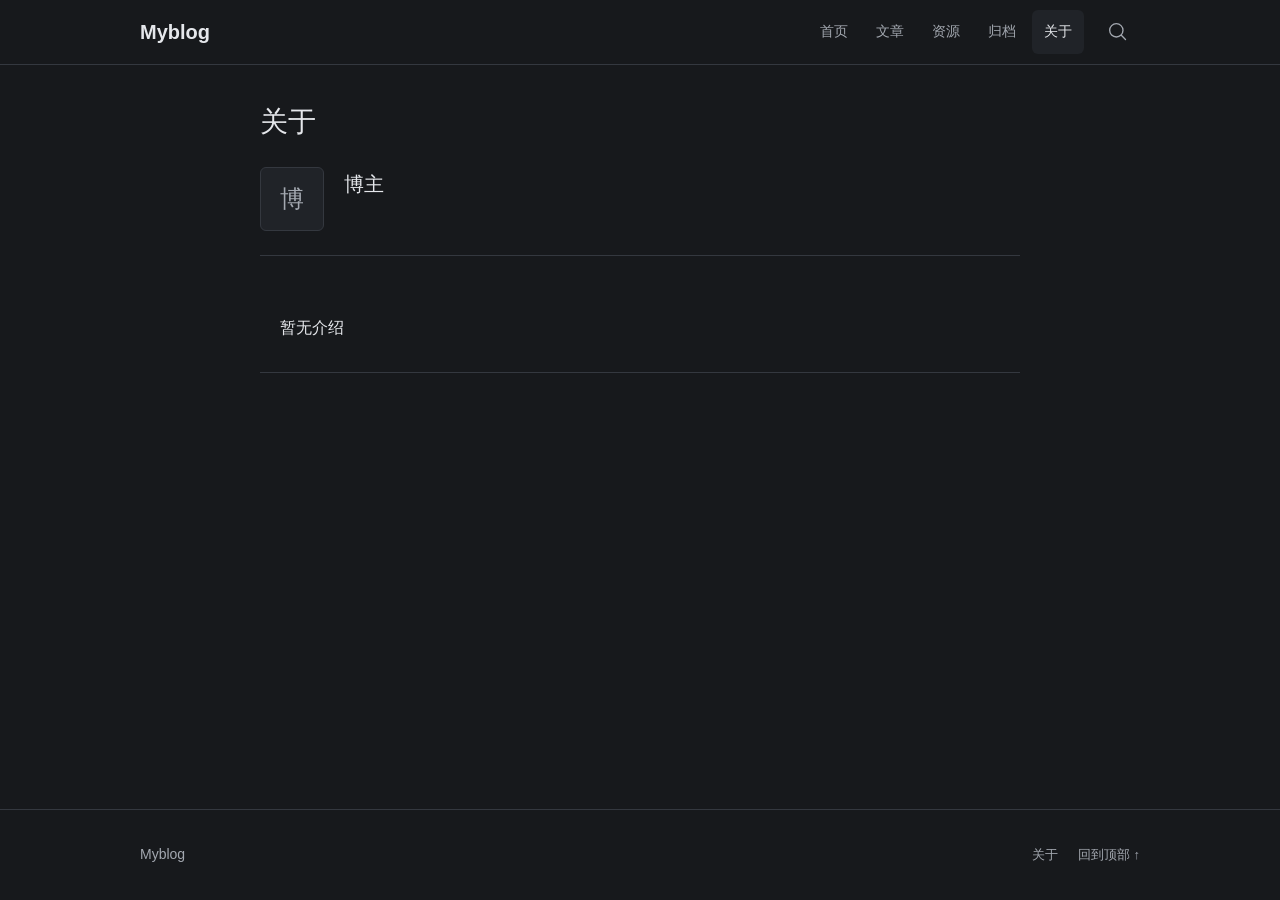
==== commit 875b4936: "Simplify blog layout and wording" ====
--- a/about/index.html
+++ b/about/index.html
@@ -1 +1 @@
-<!DOCTYPE html><html  lang="zh-CN"><head><meta charset="utf-8"><meta name="viewport" content="width=device-width, initial-scale=1"><title>关于 · Myblog</title><script type="importmap">{"imports":{"#entry":"/_nuxt/Ch22bg_2.js"}}</script><link rel="stylesheet" href="/_nuxt/entry.2iYtGgqb.css" crossorigin><link rel="preload" as="fetch" crossorigin="anonymous" href="/about/_payload.json?383586d9-5dfe-4ea2-9f90-bac0103b3c31"><link rel="modulepreload" as="script" crossorigin href="/_nuxt/Ch22bg_2.js"><link rel="modulepreload" as="script" crossorigin href="/_nuxt/BviMxqZT.js"><link rel="modulepreload" as="script" crossorigin href="/_nuxt/BA_3eGMr.js"><link rel="modulepreload" as="script" crossorigin href="/_nuxt/DVaomRaX.js"><link rel="modulepreload" as="script" crossorigin href="/_nuxt/DbgGZih4.js"><link rel="modulepreload" as="script" crossorigin href="/_nuxt/DhvZyEZv.js"><link rel="modulepreload" as="script" crossorigin href="/_nuxt/Bj9Cneb1.js"><link rel="modulepreload" as="script" crossorigin href="/_nuxt/CAPX4fuY.js"><script type="module" src="/_nuxt/Ch22bg_2.js" crossorigin></script><meta name="theme-color" content="#090b13"><link rel="icon" type="image/svg+xml" href="/favicon.svg"><meta name="description" content="关于这个博客和作者。"><meta property="og:title" content="关于 · Myblog"><meta property="og:description" content="关于这个博客和作者。"><meta property="og:type" content="website"><meta property="og:url" content="https://ljk00000.github.io/about"><meta property="og:site_name" content="Myblog"><meta property="og:locale" content="zh_CN"><meta name="twitter:card" content="summary"><meta name="robots" content="index, follow"><link rel="canonical" href="https://ljk00000.github.io/about"></head><body><div id="__nuxt"><!--[--><div class="nuxt-loading-indicator" style="position:fixed;top:0;right:0;left:0;pointer-events:none;width:auto;height:2px;opacity:0;background:linear-gradient(90deg, #a995ff, #f29cce, #83dceb);background-size:0% auto;transform:scaleX(0%);transform-origin:left;transition:transform 0.1s, height 0.4s, opacity 0.4s;z-index:999999;"></div><div></div><div class="site-shell"><div class="ambient-canvas" aria-hidden="true"><div class="ambient-glow"></div></div><a class="skip-link" href="#main-content">跳转到正文</a><header class="site-header"><div class="container header-inner"><a href="/" class="brand" aria-label="返回首页"><span class="brand-mark" aria-hidden="true"><svg class="brand-symbol" viewBox="0 0 32 32" fill="none"><path d="m5 22 3-14 8 5 8-5 3 14-11 4Z" stroke="currentColor" stroke-width="1.4" stroke-linejoin="round"></path><path d="m8 8 8 18 8-18M5 22l11-9 11 9" stroke="currentColor" stroke-width="1.2" opacity=".45"></path><path d="m16 4 1 3 3 1-3 1-1 3-1-3-3-1 3-1Z" fill="#c8b5ff"></path></svg></span><span class="brand-name">Myblog</span></a><div class="header-actions"><nav class="desktop-nav" aria-label="主导航"><!--[--><a href="/" class="">首页</a><a href="/articles" class="">文章</a><a href="/resources" class="">资源</a><a href="/archives" class="">归档</a><a aria-current="page" href="/about" class="router-link-active router-link-exact-active current">关于</a><!--]--></nav><div class="header-search"><a href="/search" class="icon-button" aria-label="搜索文章和资源"><svg class="icon" viewbox="0 0 24 24" fill="none" stroke="currentColor" stroke-width="1.6" stroke-linecap="round" stroke-linejoin="round" aria-hidden="true"><path d="m21 21-5-5M18 10a8 8 0 1 1-16 0 8 8 0 0 1 16 0Z"></path></svg></a></div><button class="icon-button mobile-toggle" type="button" aria-expanded="false" aria-controls="mobile-nav" aria-label="展开导航"><svg class="icon" viewbox="0 0 24 24" fill="none" stroke="currentColor" stroke-width="1.6" stroke-linecap="round" stroke-linejoin="round" aria-hidden="true"><path d="M4 6h16M4 12h16M4 18h16"></path></svg></button></div></div><!----></header><!----><main id="main-content" class="container main-content" tabindex="-1"><!--[--><div class="narrow-page about-page"><header class="page-heading"><p class="eyebrow">BEHIND THE WORDS</p><h1>关于这里<span class="title-dot">.</span></h1><p>记录思考，分享发现</p></header><div class="author-card reveal"><span class="avatar author-monogram" aria-hidden="true">博</span><div><p class="author-name">博主</p><!----><!----></div></div><div class="content-state state-empty" role="status" aria-busy="false"><span class="state-icon" aria-hidden="true"><svg class="icon" viewbox="0 0 24 24" fill="none" stroke="currentColor" stroke-width="1.6" stroke-linecap="round" stroke-linejoin="round" aria-hidden="true"><path d="M12 6v15M3 3c4-1 7 0 9 3 2-3 5-4 9-3v16c-4-1-7 0-9 2-2-2-5-3-9-2Z"></path></svg></span><h3>关于的文字，待续</h3><p>作者还没有填写更多介绍。可以先看看文章和资源。</p><!----><!--[--><a href="/articles" class="text-link">去读文章 <svg class="icon" viewbox="0 0 24 24" fill="none" stroke="currentColor" stroke-width="1.6" stroke-linecap="round" stroke-linejoin="round" aria-hidden="true"><path d="M5 12h14m-6-6 6 6-6 6"></path></svg></a><!--]--></div></div><!--]--></main><footer class="site-footer"><div class="container footer-inner"><div><a href="/" class="footer-title"><span class="footer-star" aria-hidden="true">✦</span>Myblog</a><p>记录思考，分享发现</p></div><nav aria-label="页脚导航" class="footer-links"><!----><!----><a aria-current="page" href="/about" class="router-link-active router-link-exact-active">关于这里</a><a href="#main-content">回到顶部 <span aria-hidden="true">↑</span></a></nav></div></footer></div><!--]--></div><div id="teleports"></div><script>window.__NUXT__={};window.__NUXT__.config={public:{pagesExport:true},app:{baseURL:"/",buildId:"383586d9-5dfe-4ea2-9f90-bac0103b3c31",buildAssetsDir:"/_nuxt/",cdnURL:""}}</script><script type="application/json" data-nuxt-data="nuxt-app" data-ssr="true" id="__NUXT_DATA__" data-src="/about/_payload.json?383586d9-5dfe-4ea2-9f90-bac0103b3c31">[{"state":1,"once":3,"_errors":4,"serverRendered":6,"path":7,"prerenderedAt":8},["Reactive",2],{},["Set"],["ShallowReactive",5],{"blog-site":-1},true,"\u002Fabout",1794754245460]</script></body></html>+<!DOCTYPE html><html  lang="zh-CN"><head><meta charset="utf-8"><meta name="viewport" content="width=device-width, initial-scale=1"><title>关于 · Myblog</title><script type="importmap">{"imports":{"#entry":"/_nuxt/EvB7AtYc.js"}}</script><link rel="stylesheet" href="/_nuxt/entry.5DEQSFPT.css" crossorigin><link rel="preload" as="fetch" crossorigin="anonymous" href="/about/_payload.json?7a1cd7af-3dc0-4bfd-bed6-c07df6e340c4"><link rel="modulepreload" as="script" crossorigin href="/_nuxt/EvB7AtYc.js"><link rel="modulepreload" as="script" crossorigin href="/_nuxt/C6IpjCVH.js"><link rel="modulepreload" as="script" crossorigin href="/_nuxt/6x3zXjRJ.js"><link rel="modulepreload" as="script" crossorigin href="/_nuxt/DkCOefd5.js"><link rel="modulepreload" as="script" crossorigin href="/_nuxt/BjNjY8hh.js"><link rel="modulepreload" as="script" crossorigin href="/_nuxt/Q9pM3FW_.js"><link rel="modulepreload" as="script" crossorigin href="/_nuxt/Bvb-Dyyj.js"><link rel="modulepreload" as="script" crossorigin href="/_nuxt/SXguMYJL.js"><script type="module" src="/_nuxt/EvB7AtYc.js" crossorigin></script><meta name="theme-color" content="#17191c"><link rel="icon" type="image/svg+xml" href="/favicon.svg"><meta name="description" content="关于这个博客和作者。"><meta property="og:title" content="关于 · Myblog"><meta property="og:description" content="关于这个博客和作者。"><meta property="og:type" content="website"><meta property="og:url" content="https://ljk00000.github.io/about"><meta property="og:site_name" content="Myblog"><meta property="og:locale" content="zh_CN"><meta name="twitter:card" content="summary"><meta name="robots" content="index, follow"><link rel="canonical" href="https://ljk00000.github.io/about"></head><body><div id="__nuxt"><!--[--><div class="nuxt-loading-indicator" style="position:fixed;top:0;right:0;left:0;pointer-events:none;width:auto;height:2px;opacity:0;background:#9db9dc;background-size:0% auto;transform:scaleX(0%);transform-origin:left;transition:transform 0.1s, height 0.4s, opacity 0.4s;z-index:999999;"></div><div></div><div class="site-shell"><a class="skip-link" href="#main-content">跳转到正文</a><header class="site-header"><div class="container header-inner"><a href="/" class="brand" aria-label="返回首页">Myblog</a><div class="header-actions"><nav class="desktop-nav" aria-label="主导航"><!--[--><a href="/" class="">首页</a><a href="/articles" class="">文章</a><a href="/resources" class="">资源</a><a href="/archives" class="">归档</a><a aria-current="page" href="/about" class="router-link-active router-link-exact-active current">关于</a><!--]--></nav><a href="/search" class="icon-button" aria-label="搜索文章和资源"><svg class="icon" viewbox="0 0 24 24" fill="none" stroke="currentColor" stroke-width="1.6" stroke-linecap="round" stroke-linejoin="round" aria-hidden="true"><path d="m21 21-5-5M18 10a8 8 0 1 1-16 0 8 8 0 0 1 16 0Z"></path></svg></a><button class="icon-button mobile-toggle" type="button" aria-expanded="false" aria-controls="mobile-nav" aria-label="展开导航"><svg class="icon" viewbox="0 0 24 24" fill="none" stroke="currentColor" stroke-width="1.6" stroke-linecap="round" stroke-linejoin="round" aria-hidden="true"><path d="M4 6h16M4 12h16M4 18h16"></path></svg></button></div></div><!----></header><!----><main id="main-content" class="container main-content" tabindex="-1"><!--[--><div class="narrow-page about-page"><header class="page-heading"><h1>关于</h1></header><div class="author-card"><span class="avatar author-monogram" aria-hidden="true">博</span><div><p class="author-name">博主</p><!----><!----></div></div><div class="content-state state-empty" role="status" aria-busy="false"><h3>暂无介绍</h3><!----><!----><!--[--><!--]--></div></div><!--]--></main><footer class="site-footer"><div class="container footer-inner"><div><a href="/" class="footer-title">Myblog</a><!----></div><nav aria-label="页脚导航" class="footer-links"><!----><!----><a aria-current="page" href="/about" class="router-link-active router-link-exact-active">关于</a><a href="#main-content">回到顶部 ↑</a></nav></div></footer></div><!--]--></div><div id="teleports"></div><script>window.__NUXT__={};window.__NUXT__.config={public:{pagesExport:true},app:{baseURL:"/",buildId:"7a1cd7af-3dc0-4bfd-bed6-c07df6e340c4",buildAssetsDir:"/_nuxt/",cdnURL:""}}</script><script type="application/json" data-nuxt-data="nuxt-app" data-ssr="true" id="__NUXT_DATA__" data-src="/about/_payload.json?7a1cd7af-3dc0-4bfd-bed6-c07df6e340c4">[{"state":1,"once":3,"_errors":4,"serverRendered":6,"path":7,"prerenderedAt":8},["Reactive",2],{},["Set"],["ShallowReactive",5],{"blog-site":-1},true,"\u002Fabout",1794819121180]</script></body></html>
--- a/_nuxt/entry.5DEQSFPT.css
+++ b/_nuxt/entry.5DEQSFPT.css
@@ -0,0 +1 @@
+@layer reset{*,:after,:before{box-sizing:border-box}body,h1,h2,h3,p{margin:0}button,input{font:inherit}a,button{-webkit-tap-highlight-color:transparent}img,svg{max-width:100%;display:block}a{color:inherit;text-decoration:none}button{cursor:pointer}}@layer base{:root{--bg:#17191c;--surface:#202328;--surface-raised:#292d33;--ink:#e5e7eb;--muted:#a3a8b0;--accent:#9db9dc;--accent-hover:#c5d7ec;--border:#34383f;--danger:#f2aaa7;--radius:6px;--mono:"SFMono-Regular", Consolas, "Liberation Mono", monospace;--lightningcss-light: ;--lightningcss-dark:initial;color-scheme:dark;color:var(--ink);background:var(--bg);font-synthesis:none;font-family:-apple-system,BlinkMacSystemFont,Segoe UI,PingFang SC,Microsoft YaHei,sans-serif}html{scroll-padding-top:96px}body{overflow-wrap:anywhere;font-size:16px;line-height:1.7}::selection{color:#fff;background:#415773}:focus-visible{outline:2px solid var(--accent);outline-offset:3px;border-radius:3px}#main-content:focus{outline:none}a,button{transition:color .12s,background-color .12s,border-color .12s}a:hover{color:var(--accent-hover)}.disabled,button:disabled{opacity:.5;cursor:default}h1,h2,h3{font-weight:600;line-height:1.5}h1{font-size:28px}h2{font-size:22px}h3{font-size:20px}input{border:1px solid var(--border);border-radius:var(--radius);background:var(--surface);min-width:0;color:var(--ink)}input::placeholder{color:var(--muted)}input[type=search]{appearance:none}.sr-only{clip:rect(0,0,0,0);white-space:nowrap;border:0;width:1px;height:1px;margin:-1px;padding:0;position:absolute;overflow:hidden}.muted{color:var(--muted)}}@layer components{.container{width:min(1000px,100% - 64px);min-width:0;margin-inline:auto}.site-shell{flex-direction:column;min-height:100dvh;display:flex}.main-content{flex:1;padding-bottom:64px}.skip-link{z-index:100;background:var(--ink);color:var(--bg);border-radius:var(--radius);padding:10px 16px;position:fixed;top:-100px;left:16px}.skip-link:focus{color:var(--bg);top:12px}.site-header{z-index:30;background:var(--bg);border-bottom:1px solid var(--border);position:sticky;top:0}.header-inner{justify-content:space-between;align-items:center;gap:24px;min-height:64px;display:flex}.brand{min-width:0;font-size:20px;font-weight:650;line-height:1.4}.icon{flex:none;width:20px;height:20px}.desktop-nav,.header-actions{flex-shrink:0;align-items:center;gap:12px;display:flex}.desktop-nav{gap:4px}.desktop-nav a{color:var(--muted);border-radius:var(--radius);padding:10px 12px;font-size:14px}.desktop-nav a.current,.desktop-nav a:hover{color:var(--ink);background:var(--surface)}.desktop-nav a.current{font-weight:600}.icon-button{border-radius:var(--radius);width:44px;height:44px;color:var(--muted);background:0 0;border:1px solid #0000;flex-shrink:0;justify-content:center;align-items:center;display:inline-flex}.icon-button.current,.icon-button:hover{background:var(--surface);color:var(--ink)}.mobile-nav,.mobile-toggle{display:none}.button{border:1px solid var(--accent);border-radius:var(--radius);background:var(--accent);color:#17191c;text-align:center;justify-content:center;align-items:center;gap:10px;max-width:100%;min-height:44px;padding:10px 18px;font-size:14px;font-weight:600;line-height:1.5;display:inline-flex}.button:hover:not(:disabled){color:#17191c;background:var(--accent-hover);border-color:var(--accent-hover)}.button-secondary{background:var(--surface);color:var(--ink);border-color:var(--border)}.button-secondary:hover:not(:disabled){color:var(--ink);background:var(--surface-raised);border-color:var(--muted)}.text-link{color:var(--accent);align-items:center;gap:8px;padding-block:10px;font-size:14px;display:inline-flex}.text-link:hover{color:var(--accent-hover);text-underline-offset:4px;text-decoration:underline}.text-link .icon{width:16px;height:16px}.text-button{color:var(--accent);text-underline-offset:4px;background:0 0;border:0;padding:8px;text-decoration:underline}.eyebrow{color:var(--muted);font-size:13px}.home-page{padding-top:36px}.home-section{scroll-margin-top:96px}.home-section+.home-section{margin-top:40px}.section-heading{border-bottom:1px solid var(--border);justify-content:space-between;align-items:center;gap:16px;margin-bottom:0;padding-bottom:12px;display:flex}.section-heading h1,.section-heading h2{font-size:22px}.section-heading>.text-link{flex-shrink:0}.article-list{display:grid}.article-card{border-bottom:1px solid var(--border);align-items:center;gap:24px;min-width:0;padding:24px 0;display:flex}.card-body{flex:1;min-width:0}.card-meta{color:var(--muted);flex-wrap:wrap;align-items:center;gap:12px;margin-bottom:8px;font-size:13px;display:flex}.category-label{color:var(--accent);font-size:13px}.badge{color:var(--muted);border:1px solid var(--border);border-radius:3px;padding:0 6px;font-size:12px}.card-summary{color:var(--muted);margin-top:8px;font-size:14px;line-height:1.8}.card-bottom{justify-content:space-between;align-items:center;gap:16px;margin-top:12px;display:flex}.tag-list{color:var(--muted);flex-wrap:wrap;gap:4px 12px;min-width:0;font-size:13px;display:flex}.tag-list a{padding-block:4px}.reading-time{color:var(--muted);flex-shrink:0;font-size:12px}.card-cover{border-radius:var(--radius);flex:0 0 160px;width:160px}.card-cover img{-o-object-fit:cover;object-fit:cover;border-radius:inherit;background:var(--surface);width:100%;height:112px}.card-arrow{width:40px;height:44px;color:var(--muted);flex-shrink:0;place-items:center;display:grid}.card-arrow .icon{width:18px}.resource-grid{grid-template-columns:repeat(3,minmax(0,1fr));align-items:stretch;gap:16px;padding-top:20px;display:grid}.resource-card{border:1px solid var(--border);background:var(--surface);border-radius:var(--radius);flex-direction:column;min-width:0;display:flex}.resource-card-inner{flex-direction:column;flex:1;padding:20px;display:flex}.resource-cover{-o-object-fit:cover;object-fit:cover;background:var(--surface-raised);border-radius:5px 5px 0 0;width:100%;height:160px}.resource-top{flex-wrap:wrap;align-items:center;gap:8px;margin-bottom:12px;display:flex}.resource-icon{color:var(--muted)}.resource-icon .icon{width:18px;height:18px}.resource-card h3{font-size:18px}.resource-card .card-summary{margin-bottom:16px}.resource-bottom{border-top:1px solid var(--border);flex-wrap:wrap;justify-content:space-between;align-items:center;gap:12px;margin-top:auto;padding-top:12px;display:flex}.resource-bottom .text-link{margin-left:auto;padding-block:4px;font-size:13px}.page-heading{padding:36px 0 24px}.page-heading>p{color:var(--muted);margin-top:8px;font-size:14px}.filter-panel{border:1px solid var(--border);border-radius:var(--radius);background:var(--surface);padding:16px 20px}.filter-top{justify-content:space-between;gap:24px}.filter-top,.inline-search{align-items:center;display:flex}.inline-search{border:1px solid var(--border);border-radius:var(--radius);background:var(--bg);width:min(320px,100%)}.inline-search:focus-within,.search-form:focus-within{outline:2px solid var(--accent);outline-offset:2px}.inline-search input{background:0 0;border:0;width:100%;padding:10px 12px;font-size:14px}.inline-search .icon-button{width:44px;height:44px}.filter-row{align-items:baseline;gap:12px;margin-top:12px;display:flex}.filter-label{color:var(--muted);flex:0 0 32px;font-size:13px}.chips{flex-wrap:wrap;gap:4px;min-width:0;display:flex}.chip{min-height:40px;color:var(--muted);border:1px solid #0000;border-radius:4px;padding:8px 12px;font-size:13px;line-height:1.7;display:inline-flex}.chip.selected,.chip:hover{background:var(--surface-raised);color:var(--ink)}.chip.selected{border-color:#667b95}.clear-filter{color:var(--accent);margin-top:12px;padding-block:8px;font-size:13px;display:inline-block}.results-section{margin-top:24px;scroll-margin-top:96px}.results-heading{justify-content:space-between;gap:16px;padding-bottom:12px;font-size:13px;display:flex}.content-state,.results-heading{color:var(--muted);border-bottom:1px solid var(--border)}.content-state{padding:32px 20px}.content-state h3{color:var(--ink);font-size:16px;font-weight:500}.content-state p{margin-top:6px;font-size:14px}.content-state>.button{margin-top:16px}.state-error h3{color:var(--danger)}.site-notice{color:var(--danger);background:var(--surface);border:1px solid var(--border);border-radius:var(--radius);margin-top:16px;padding:8px 16px;font-size:14px}.pagination,.site-notice{justify-content:space-between;align-items:center;gap:12px;display:flex}.pagination{margin-top:28px;font-size:13px}.page-numbers{flex-wrap:wrap;justify-content:center;align-items:center;gap:4px;display:flex}.page-numbers a{border-radius:var(--radius);border:1px solid #0000;place-items:center;min-width:40px;min-height:44px;display:grid}.page-numbers .selected,.page-numbers a:hover{background:var(--surface)}.page-numbers .selected{color:var(--ink);border-color:var(--border)}.page-step{border:1px solid var(--border);border-radius:var(--radius);flex-shrink:0;padding:10px 12px}.page-step:not(.disabled):hover{background:var(--surface)}.narrow-page{max-width:760px;margin-inline:auto}.archive-year{grid-template-columns:100px minmax(0,1fr);gap:24px;padding-block:16px;display:grid}.archive-year h2{padding-top:12px;font-size:22px}.archive-year h2>span{color:var(--muted);margin-left:6px;font-size:13px;font-weight:400}.archive-year ul{margin:0;padding:0;list-style:none}.archive-year li{border-bottom:1px solid var(--border)}.archive-year li a{justify-content:space-between;align-items:center;gap:16px;min-height:56px;padding-block:12px;font-size:15px;display:flex}.archive-count{color:var(--muted);align-items:center;gap:12px;font-size:13px;display:flex}.archive-count .icon{width:16px}.author-card{border-bottom:1px solid var(--border);align-items:start;gap:20px;margin-bottom:28px;padding-bottom:24px;display:flex}.author-card>div{min-width:0}.avatar{-o-object-fit:cover;object-fit:cover;border-radius:var(--radius);border:1px solid var(--border);flex:0 0 64px;width:64px;height:64px}.author-monogram{background:var(--surface);color:var(--muted);place-items:center;font-size:24px;display:grid}.author-name{margin-bottom:6px;font-size:20px;font-weight:600}.author-card .muted{font-size:14px}.author-links{flex-wrap:wrap;gap:20px;margin-top:8px;display:flex}.search-form{border:1px solid var(--border);border-radius:var(--radius);background:var(--surface);align-items:center;gap:12px;margin-bottom:24px;padding:8px;display:flex}.search-form>.icon{color:var(--muted);margin-left:8px}.search-form input{background:0 0;border:0;flex:1;width:100%;min-width:0;padding:10px 4px}.search-form .button{flex-shrink:0}.search-summary{color:var(--muted);margin:24px 0;font-size:14px}.search-results section+section{margin-top:40px}.count-label{color:var(--muted);margin-left:8px;font-size:14px;font-weight:400}.breadcrumbs{color:var(--muted);flex-wrap:wrap;gap:10px;margin-top:24px;font-size:13px;display:flex}.detail-heading{max-width:840px;margin:28px 0}.detail-heading h1{margin-block:12px 16px;font-size:30px;line-height:1.5}.detail-summary{color:var(--muted);max-width:720px;font-size:16px;line-height:1.8}.detail-meta{color:var(--muted);flex-wrap:wrap;gap:20px;margin-top:16px;font-size:13px;display:flex}.detail-heading .tag-list{margin-top:12px}.detail-cover{-o-object-fit:contain;object-fit:contain;background:var(--surface);border:1px solid var(--border);border-radius:var(--radius);width:100%;height:auto;max-height:500px;margin-bottom:28px}.reading-layout{border-top:1px solid var(--border);grid-template-columns:minmax(0,720px);gap:40px;padding-top:24px;display:grid}.reading-layout.has-toc{grid-template-columns:minmax(0,1fr) 200px}.reading-column{grid-area:1/1;min-width:0}.reading-column .content-body{max-width:720px}.toc{border-left:1px solid var(--border);grid-area:1/2;align-self:start;min-width:0;max-height:calc(100dvh - 120px);padding-left:20px;position:sticky;top:96px;overflow-y:auto}.toc summary{cursor:pointer;margin-bottom:12px;padding-block:4px;font-size:14px;font-weight:600}.toc nav{display:grid}.toc nav a{color:var(--muted);padding-block:8px;font-size:13px;line-height:1.7}.toc nav a.active,.toc nav a:hover{color:var(--accent);text-underline-offset:4px;text-decoration:underline}.resource-destination{background:var(--surface);border:1px solid var(--border);border-radius:var(--radius);justify-content:space-between;align-items:center;gap:24px;margin-bottom:28px;padding:20px;display:flex}.resource-destination>div{min-width:0}.resource-destination .button{flex-shrink:0}.destination-url{font-family:var(--mono);color:var(--muted);word-break:break-all;margin-top:6px;font-size:13px}.content-body{min-width:0}.prose{color:#d5d8dd;overflow-wrap:anywhere;font-size:16px;line-height:1.9}.prose>:first-child{margin-top:0}.prose blockquote,.prose figure,.prose ol,.prose p,.prose pre,.prose table,.prose ul{margin-block:0 24px}.prose :is(h1,h2,h3,h4,h5,h6){color:var(--ink);margin:36px 0 16px;scroll-margin-top:96px;line-height:1.6}.prose h1{font-size:28px}.prose h2{border-bottom:1px solid var(--border);padding-bottom:8px;font-size:24px}.prose h3{font-size:20px}.prose :is(h4,h5,h6){font-size:18px}.prose a{color:var(--accent);text-underline-offset:4px;text-decoration:underline}.prose a:hover{color:var(--accent-hover)}.prose strong{color:var(--ink);font-weight:650}.prose blockquote{background:var(--surface);color:var(--muted);border-left:3px solid #667b95;padding:12px 20px}.prose blockquote>:last-child{margin-bottom:0}.prose img{border:1px solid var(--border);border-radius:var(--radius);max-width:100%;height:auto;margin:24px auto;display:block}.prose figure{margin-inline:0}.prose figcaption{color:var(--muted);text-align:center;font-size:13px}.prose code{font-family:var(--mono);background:var(--surface-raised);color:var(--ink);overflow-wrap:anywhere;border-radius:3px;padding:2px 5px;font-size:.88em}.prose pre{border:1px solid var(--border);color:#d5d8dd;border-radius:var(--radius);tab-size:2;background:#121417;min-width:0;max-width:100%;padding:56px 20px 20px;font-size:13px;line-height:1.7;position:relative;overflow-x:auto}.prose pre code{color:inherit;font-size:inherit;overflow-wrap:normal;white-space:pre;background:0 0;border:0;padding:0}.copy-code{border:1px solid var(--border);min-height:36px;color:var(--muted);background:var(--surface);border-radius:4px;padding:7px 12px;font-size:12px;position:absolute;top:8px;right:8px}.copy-code:hover{background:var(--surface-raised);color:var(--ink)}.prose table{border-collapse:collapse;width:100%;max-width:100%;font-size:14px;display:block;overflow-x:auto}.prose td,.prose th{border:1px solid var(--border);text-align:left;min-width:88px;padding:10px 14px}.prose th{background:var(--surface);font-weight:600}.prose hr{border:0;border-top:1px solid var(--border);margin-block:32px}.prose li{margin-bottom:6px;padding-left:4px}.article-end{border-top:1px solid var(--border);margin-top:40px;padding-top:16px}.reading-progress{z-index:60;pointer-events:none;background:var(--accent);transform-origin:0;width:100%;height:2px;position:fixed;top:0;left:0}.site-footer{border-top:1px solid var(--border)}.footer-inner{color:var(--muted);justify-content:space-between;align-items:center;gap:24px;padding-block:24px;font-size:13px;display:flex}.footer-title{font-size:14px}.footer-inner p{margin-top:4px}.footer-links{flex-wrap:wrap;flex-shrink:0;gap:8px 20px;display:flex}.footer-links a{align-items:center;gap:6px;padding-block:10px;display:inline-flex}.footer-links .icon{width:14px;height:14px}.error-page{text-align:center;place-content:center;min-height:100dvh;padding:40px 24px;display:grid}.error-code{font-family:var(--mono);color:var(--muted);margin-bottom:12px;font-size:36px}.error-page h1{font-size:26px}.error-page p:not(.error-code){color:var(--muted);max-width:440px;margin:16px auto 24px;font-size:14px}.error-actions{flex-wrap:wrap;justify-content:center;gap:12px;display:flex}}@layer responsive{@media (width<=860px){.resource-grid{grid-template-columns:repeat(2,minmax(0,1fr))}.reading-layout.has-toc{grid-template-columns:minmax(0,1fr) 180px;gap:24px}}@media (width<=720px){.container{width:calc(100% - 40px)}.main-content{padding-bottom:40px}.header-inner{gap:16px;min-height:60px}.header-actions{gap:0}.desktop-nav{display:none}.mobile-toggle{display:inline-flex}.mobile-nav{border-top:1px solid var(--border);grid-template-columns:repeat(3,minmax(0,1fr));gap:4px;padding-block:8px 12px;display:grid}.mobile-nav a{text-align:center;color:var(--muted);border-radius:4px;padding:10px 8px;font-size:14px}.mobile-nav a.current{background:var(--surface);color:var(--ink)}.home-page{padding-top:24px}.home-section+.home-section{margin-top:28px}.section-heading h1,.section-heading h2{font-size:20px}.section-heading>.text-link{font-size:13px}.page-heading{padding:24px 0 20px}h1{font-size:26px}.article-card{align-items:start;gap:16px;padding-block:20px}.article-card h3{font-size:18px}.card-cover{flex-basis:100px;width:100px;margin-top:6px}.card-cover img{height:80px}.card-bottom{flex-wrap:wrap;gap:8px}.card-arrow{display:none}.filter-panel{padding:16px}.filter-top{flex-direction:column;align-items:start;gap:12px}.inline-search{width:100%}.filter-row{gap:8px}.results-heading{gap:12px;font-size:12px}.content-state{padding:24px 0}.reading-layout,.reading-layout.has-toc{grid-template-columns:minmax(0,1fr);gap:24px}.toc{background:var(--surface);border:1px solid var(--border);border-radius:var(--radius);grid-area:1/1;max-height:none;padding:12px 16px;position:static}.toc summary{margin-bottom:0}.toc details[open] summary{margin-bottom:12px}.reading-column{grid-row:auto}.detail-heading{margin-block:24px}.detail-heading h1{font-size:26px}.resource-destination{flex-direction:column;align-items:stretch;gap:16px;padding:16px}.archive-year{grid-template-columns:72px minmax(0,1fr);gap:16px}.archive-year h2{font-size:20px}.archive-year li a{flex-wrap:wrap;gap:4px 12px}.footer-inner{flex-direction:column;align-items:start;gap:8px}.footer-links{flex-shrink:1;gap:8px 20px}}@media (width<=480px){.resource-grid{grid-template-columns:minmax(0,1fr)}.card-cover{flex-basis:72px;width:72px}.card-cover img{height:72px}.card-meta{gap:8px;font-size:12px}.card-bottom{align-items:start}.pagination{flex-wrap:wrap;gap:8px}.page-numbers{order:3;width:100%;margin-top:8px}.search-form{gap:8px}.search-form>.icon{display:none}.search-form .button{padding-inline:14px}.search-form input{padding-inline:4px;font-size:14px}}@media (width<=359px){.container{width:calc(100% - 32px)}.card-cover{flex-basis:60px;width:60px}.article-card{gap:12px}.author-card{flex-direction:column}}@media (prefers-reduced-motion:reduce){*,:after,:before{transition-duration:0s!important;animation:none!important}}}
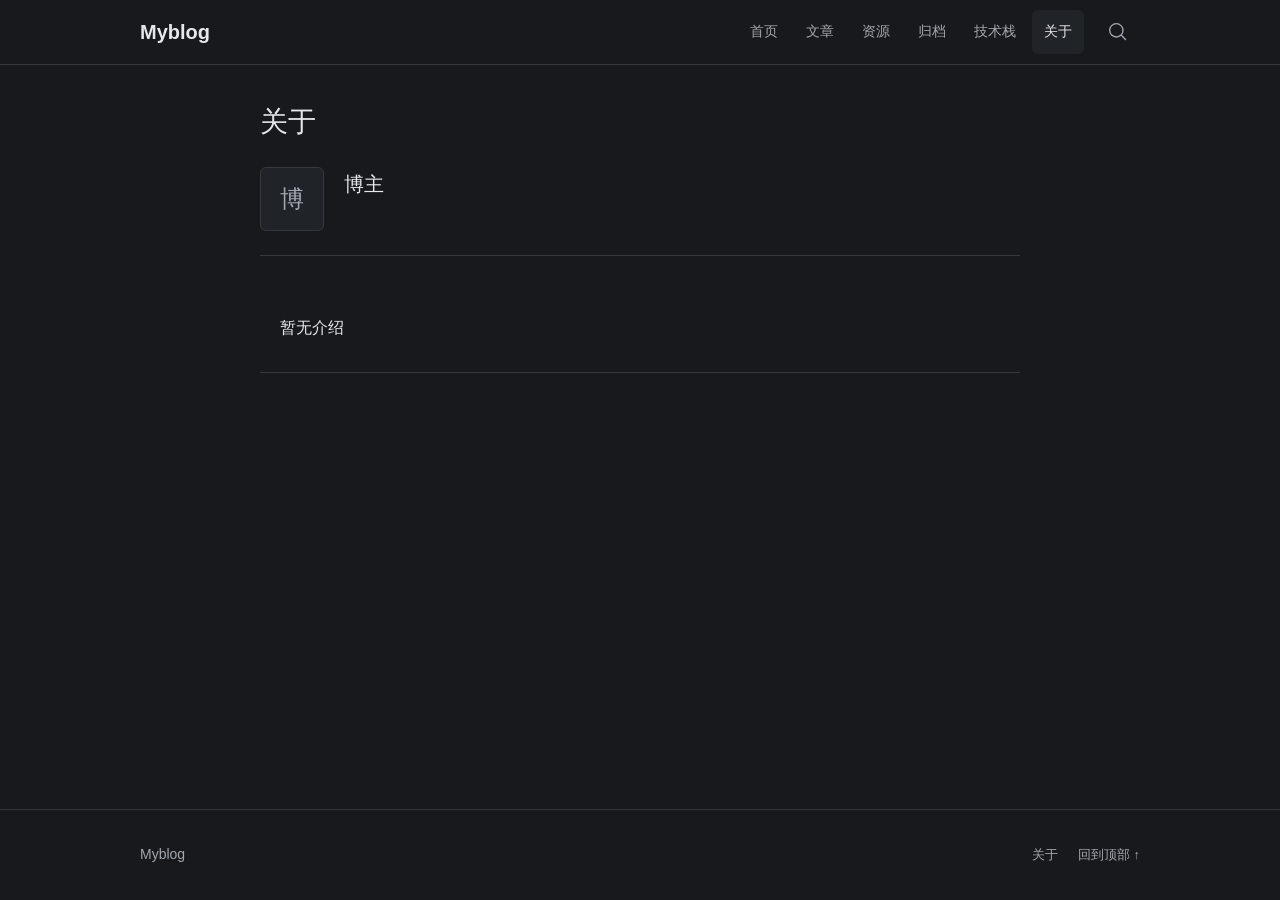
==== commit ecb920f5: "Add graphical technology stack page" ====
--- a/about/index.html
+++ b/about/index.html
@@ -1 +1 @@
-<!DOCTYPE html><html  lang="zh-CN"><head><meta charset="utf-8"><meta name="viewport" content="width=device-width, initial-scale=1"><title>关于 · Myblog</title><script type="importmap">{"imports":{"#entry":"/_nuxt/EvB7AtYc.js"}}</script><link rel="stylesheet" href="/_nuxt/entry.5DEQSFPT.css" crossorigin><link rel="preload" as="fetch" crossorigin="anonymous" href="/about/_payload.json?7a1cd7af-3dc0-4bfd-bed6-c07df6e340c4"><link rel="modulepreload" as="script" crossorigin href="/_nuxt/EvB7AtYc.js"><link rel="modulepreload" as="script" crossorigin href="/_nuxt/C6IpjCVH.js"><link rel="modulepreload" as="script" crossorigin href="/_nuxt/6x3zXjRJ.js"><link rel="modulepreload" as="script" crossorigin href="/_nuxt/DkCOefd5.js"><link rel="modulepreload" as="script" crossorigin href="/_nuxt/BjNjY8hh.js"><link rel="modulepreload" as="script" crossorigin href="/_nuxt/Q9pM3FW_.js"><link rel="modulepreload" as="script" crossorigin href="/_nuxt/Bvb-Dyyj.js"><link rel="modulepreload" as="script" crossorigin href="/_nuxt/SXguMYJL.js"><script type="module" src="/_nuxt/EvB7AtYc.js" crossorigin></script><meta name="theme-color" content="#17191c"><link rel="icon" type="image/svg+xml" href="/favicon.svg"><meta name="description" content="关于这个博客和作者。"><meta property="og:title" content="关于 · Myblog"><meta property="og:description" content="关于这个博客和作者。"><meta property="og:type" content="website"><meta property="og:url" content="https://ljk00000.github.io/about"><meta property="og:site_name" content="Myblog"><meta property="og:locale" content="zh_CN"><meta name="twitter:card" content="summary"><meta name="robots" content="index, follow"><link rel="canonical" href="https://ljk00000.github.io/about"></head><body><div id="__nuxt"><!--[--><div class="nuxt-loading-indicator" style="position:fixed;top:0;right:0;left:0;pointer-events:none;width:auto;height:2px;opacity:0;background:#9db9dc;background-size:0% auto;transform:scaleX(0%);transform-origin:left;transition:transform 0.1s, height 0.4s, opacity 0.4s;z-index:999999;"></div><div></div><div class="site-shell"><a class="skip-link" href="#main-content">跳转到正文</a><header class="site-header"><div class="container header-inner"><a href="/" class="brand" aria-label="返回首页">Myblog</a><div class="header-actions"><nav class="desktop-nav" aria-label="主导航"><!--[--><a href="/" class="">首页</a><a href="/articles" class="">文章</a><a href="/resources" class="">资源</a><a href="/archives" class="">归档</a><a aria-current="page" href="/about" class="router-link-active router-link-exact-active current">关于</a><!--]--></nav><a href="/search" class="icon-button" aria-label="搜索文章和资源"><svg class="icon" viewbox="0 0 24 24" fill="none" stroke="currentColor" stroke-width="1.6" stroke-linecap="round" stroke-linejoin="round" aria-hidden="true"><path d="m21 21-5-5M18 10a8 8 0 1 1-16 0 8 8 0 0 1 16 0Z"></path></svg></a><button class="icon-button mobile-toggle" type="button" aria-expanded="false" aria-controls="mobile-nav" aria-label="展开导航"><svg class="icon" viewbox="0 0 24 24" fill="none" stroke="currentColor" stroke-width="1.6" stroke-linecap="round" stroke-linejoin="round" aria-hidden="true"><path d="M4 6h16M4 12h16M4 18h16"></path></svg></button></div></div><!----></header><!----><main id="main-content" class="container main-content" tabindex="-1"><!--[--><div class="narrow-page about-page"><header class="page-heading"><h1>关于</h1></header><div class="author-card"><span class="avatar author-monogram" aria-hidden="true">博</span><div><p class="author-name">博主</p><!----><!----></div></div><div class="content-state state-empty" role="status" aria-busy="false"><h3>暂无介绍</h3><!----><!----><!--[--><!--]--></div></div><!--]--></main><footer class="site-footer"><div class="container footer-inner"><div><a href="/" class="footer-title">Myblog</a><!----></div><nav aria-label="页脚导航" class="footer-links"><!----><!----><a aria-current="page" href="/about" class="router-link-active router-link-exact-active">关于</a><a href="#main-content">回到顶部 ↑</a></nav></div></footer></div><!--]--></div><div id="teleports"></div><script>window.__NUXT__={};window.__NUXT__.config={public:{pagesExport:true},app:{baseURL:"/",buildId:"7a1cd7af-3dc0-4bfd-bed6-c07df6e340c4",buildAssetsDir:"/_nuxt/",cdnURL:""}}</script><script type="application/json" data-nuxt-data="nuxt-app" data-ssr="true" id="__NUXT_DATA__" data-src="/about/_payload.json?7a1cd7af-3dc0-4bfd-bed6-c07df6e340c4">[{"state":1,"once":3,"_errors":4,"serverRendered":6,"path":7,"prerenderedAt":8},["Reactive",2],{},["Set"],["ShallowReactive",5],{"blog-site":-1},true,"\u002Fabout",1794819121180]</script></body></html>+<!DOCTYPE html><html  lang="zh-CN"><head><meta charset="utf-8"><meta name="viewport" content="width=device-width, initial-scale=1"><title>关于 · Myblog</title><script type="importmap">{"imports":{"#entry":"/_nuxt/B_gv7No0.js"}}</script><link rel="stylesheet" href="/_nuxt/entry.5DEQSFPT.css" crossorigin><link rel="preload" as="fetch" crossorigin="anonymous" href="/about/_payload.json?c406b742-9061-4c34-bde1-19a41ad624e1"><link rel="modulepreload" as="script" crossorigin href="/_nuxt/B_gv7No0.js"><link rel="modulepreload" as="script" crossorigin href="/_nuxt/BAvb5vM5.js"><link rel="modulepreload" as="script" crossorigin href="/_nuxt/B6KXVM5B.js"><link rel="modulepreload" as="script" crossorigin href="/_nuxt/COrdaAZ7.js"><link rel="modulepreload" as="script" crossorigin href="/_nuxt/BzDPXbBU.js"><link rel="modulepreload" as="script" crossorigin href="/_nuxt/DKBM8XD1.js"><link rel="modulepreload" as="script" crossorigin href="/_nuxt/DV3-Y6C8.js"><link rel="modulepreload" as="script" crossorigin href="/_nuxt/997WppJp.js"><link rel="modulepreload" as="script" crossorigin href="/_nuxt/DqTimK9l.js"><script type="module" src="/_nuxt/B_gv7No0.js" crossorigin></script><meta name="theme-color" content="#17191c"><link rel="icon" type="image/svg+xml" href="/favicon.svg"><meta name="description" content="关于这个博客和作者。"><meta property="og:title" content="关于 · Myblog"><meta property="og:description" content="关于这个博客和作者。"><meta property="og:type" content="website"><meta property="og:url" content="https://ljk00000.github.io/about"><meta property="og:site_name" content="Myblog"><meta property="og:locale" content="zh_CN"><meta name="twitter:card" content="summary"><meta name="robots" content="index, follow"><link rel="canonical" href="https://ljk00000.github.io/about"></head><body><div id="__nuxt"><!--[--><div class="nuxt-loading-indicator" style="position:fixed;top:0;right:0;left:0;pointer-events:none;width:auto;height:2px;opacity:0;background:#9db9dc;background-size:0% auto;transform:scaleX(0%);transform-origin:left;transition:transform 0.1s, height 0.4s, opacity 0.4s;z-index:999999;"></div><div></div><div class="site-shell"><a class="skip-link" href="#main-content">跳转到正文</a><header class="site-header"><div class="container header-inner"><a href="/" class="brand" aria-label="返回首页">Myblog</a><div class="header-actions"><nav class="desktop-nav" aria-label="主导航"><!--[--><a href="/" class="">首页</a><a href="/articles" class="">文章</a><a href="/resources" class="">资源</a><a href="/archives" class="">归档</a><a href="/tech-stack" class="">技术栈</a><a aria-current="page" href="/about" class="router-link-active router-link-exact-active current">关于</a><!--]--></nav><a href="/search" class="icon-button" aria-label="搜索文章和资源"><svg class="icon" viewbox="0 0 24 24" fill="none" stroke="currentColor" stroke-width="1.6" stroke-linecap="round" stroke-linejoin="round" aria-hidden="true"><path d="m21 21-5-5M18 10a8 8 0 1 1-16 0 8 8 0 0 1 16 0Z"></path></svg></a><button class="icon-button mobile-toggle" type="button" aria-expanded="false" aria-controls="mobile-nav" aria-label="展开导航"><svg class="icon" viewbox="0 0 24 24" fill="none" stroke="currentColor" stroke-width="1.6" stroke-linecap="round" stroke-linejoin="round" aria-hidden="true"><path d="M4 6h16M4 12h16M4 18h16"></path></svg></button></div></div><!----></header><!----><main id="main-content" class="container main-content" tabindex="-1"><!--[--><div class="narrow-page about-page"><header class="page-heading"><h1>关于</h1></header><div class="author-card"><span class="avatar author-monogram" aria-hidden="true">博</span><div><p class="author-name">博主</p><!----><!----></div></div><div class="content-state state-empty" role="status" aria-busy="false"><h3>暂无介绍</h3><!----><!----><!--[--><!--]--></div></div><!--]--></main><footer class="site-footer"><div class="container footer-inner"><div><a href="/" class="footer-title">Myblog</a><!----></div><nav aria-label="页脚导航" class="footer-links"><!----><!----><a aria-current="page" href="/about" class="router-link-active router-link-exact-active">关于</a><a href="#main-content">回到顶部 ↑</a></nav></div></footer></div><!--]--></div><div id="teleports"></div><script>window.__NUXT__={};window.__NUXT__.config={public:{pagesExport:true},app:{baseURL:"/",buildId:"c406b742-9061-4c34-bde1-19a41ad624e1",buildAssetsDir:"/_nuxt/",cdnURL:""}}</script><script type="application/json" data-nuxt-data="nuxt-app" data-ssr="true" id="__NUXT_DATA__" data-src="/about/_payload.json?c406b742-9061-4c34-bde1-19a41ad624e1">[{"state":1,"once":3,"_errors":4,"serverRendered":6,"path":7,"prerenderedAt":8},["Reactive",2],{},["Set"],["ShallowReactive",5],{"blog-site":-1},true,"\u002Fabout",1794829531609]</script></body></html>
